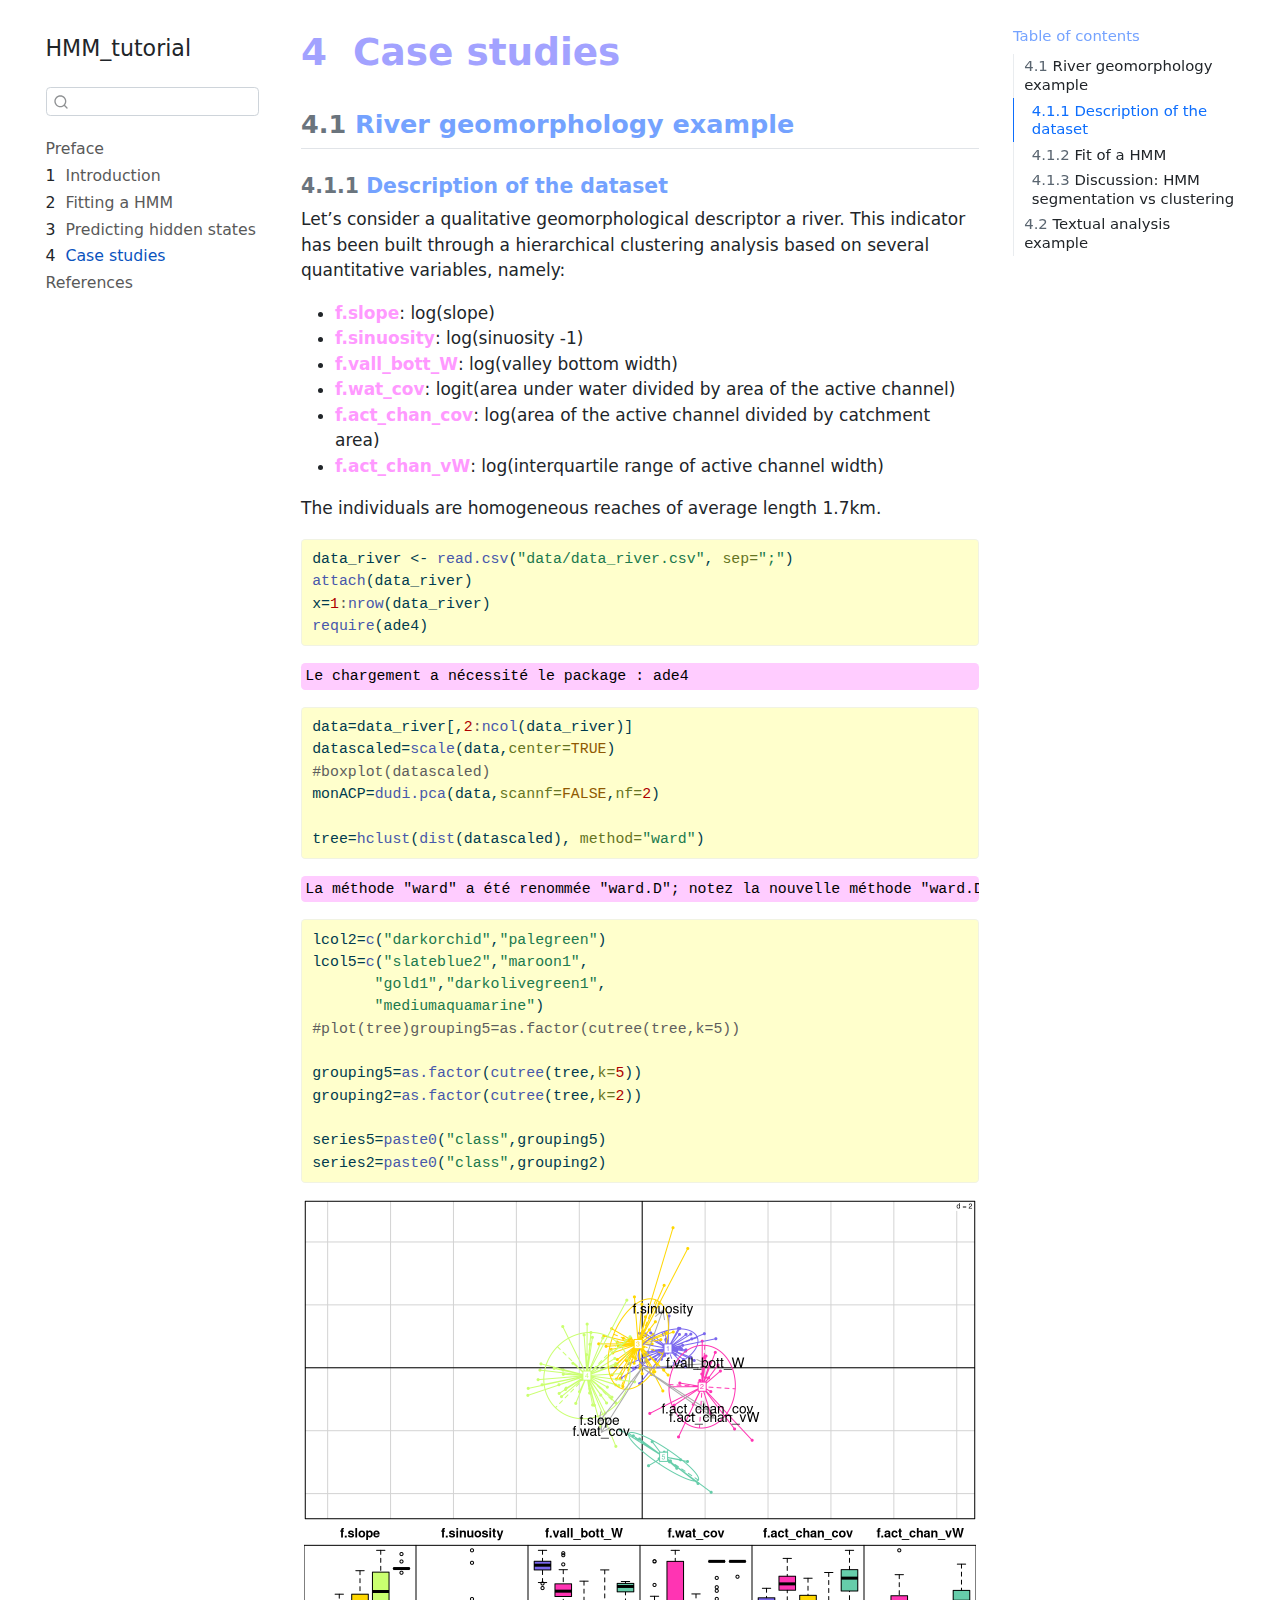
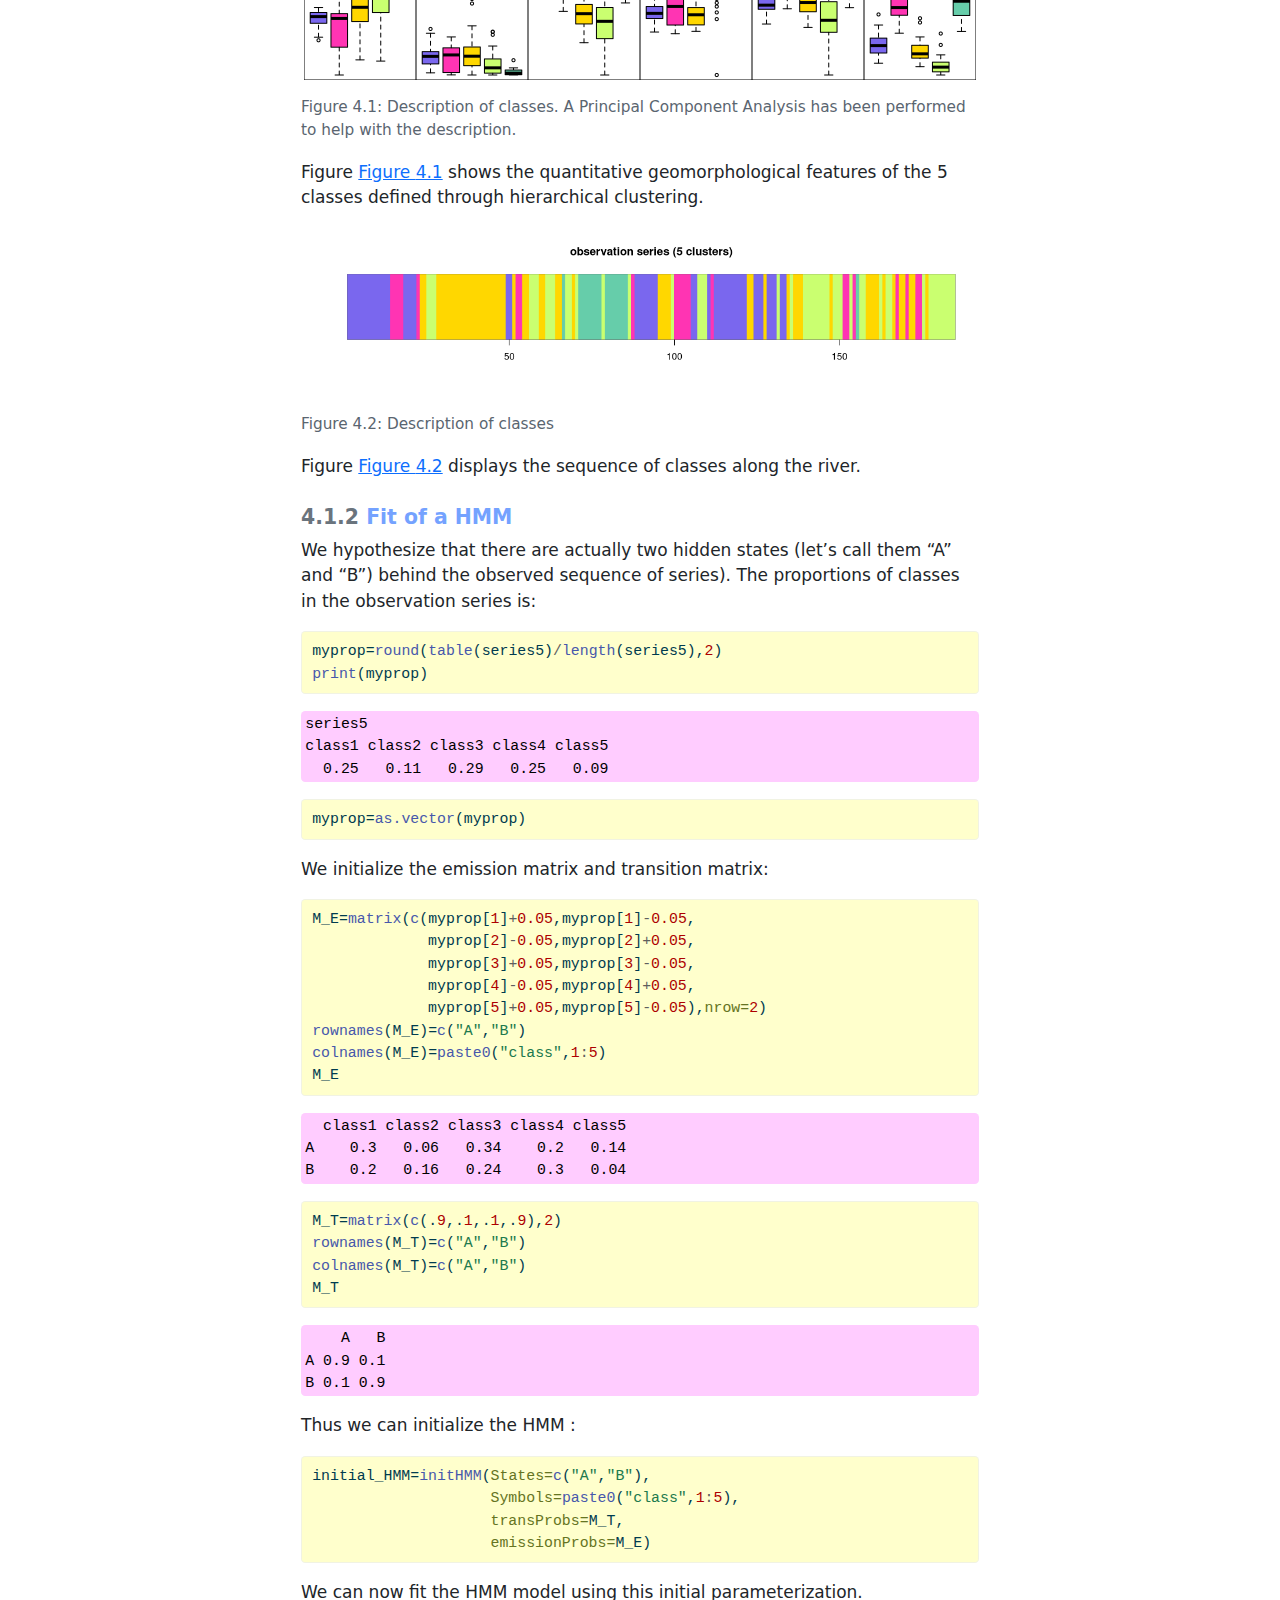
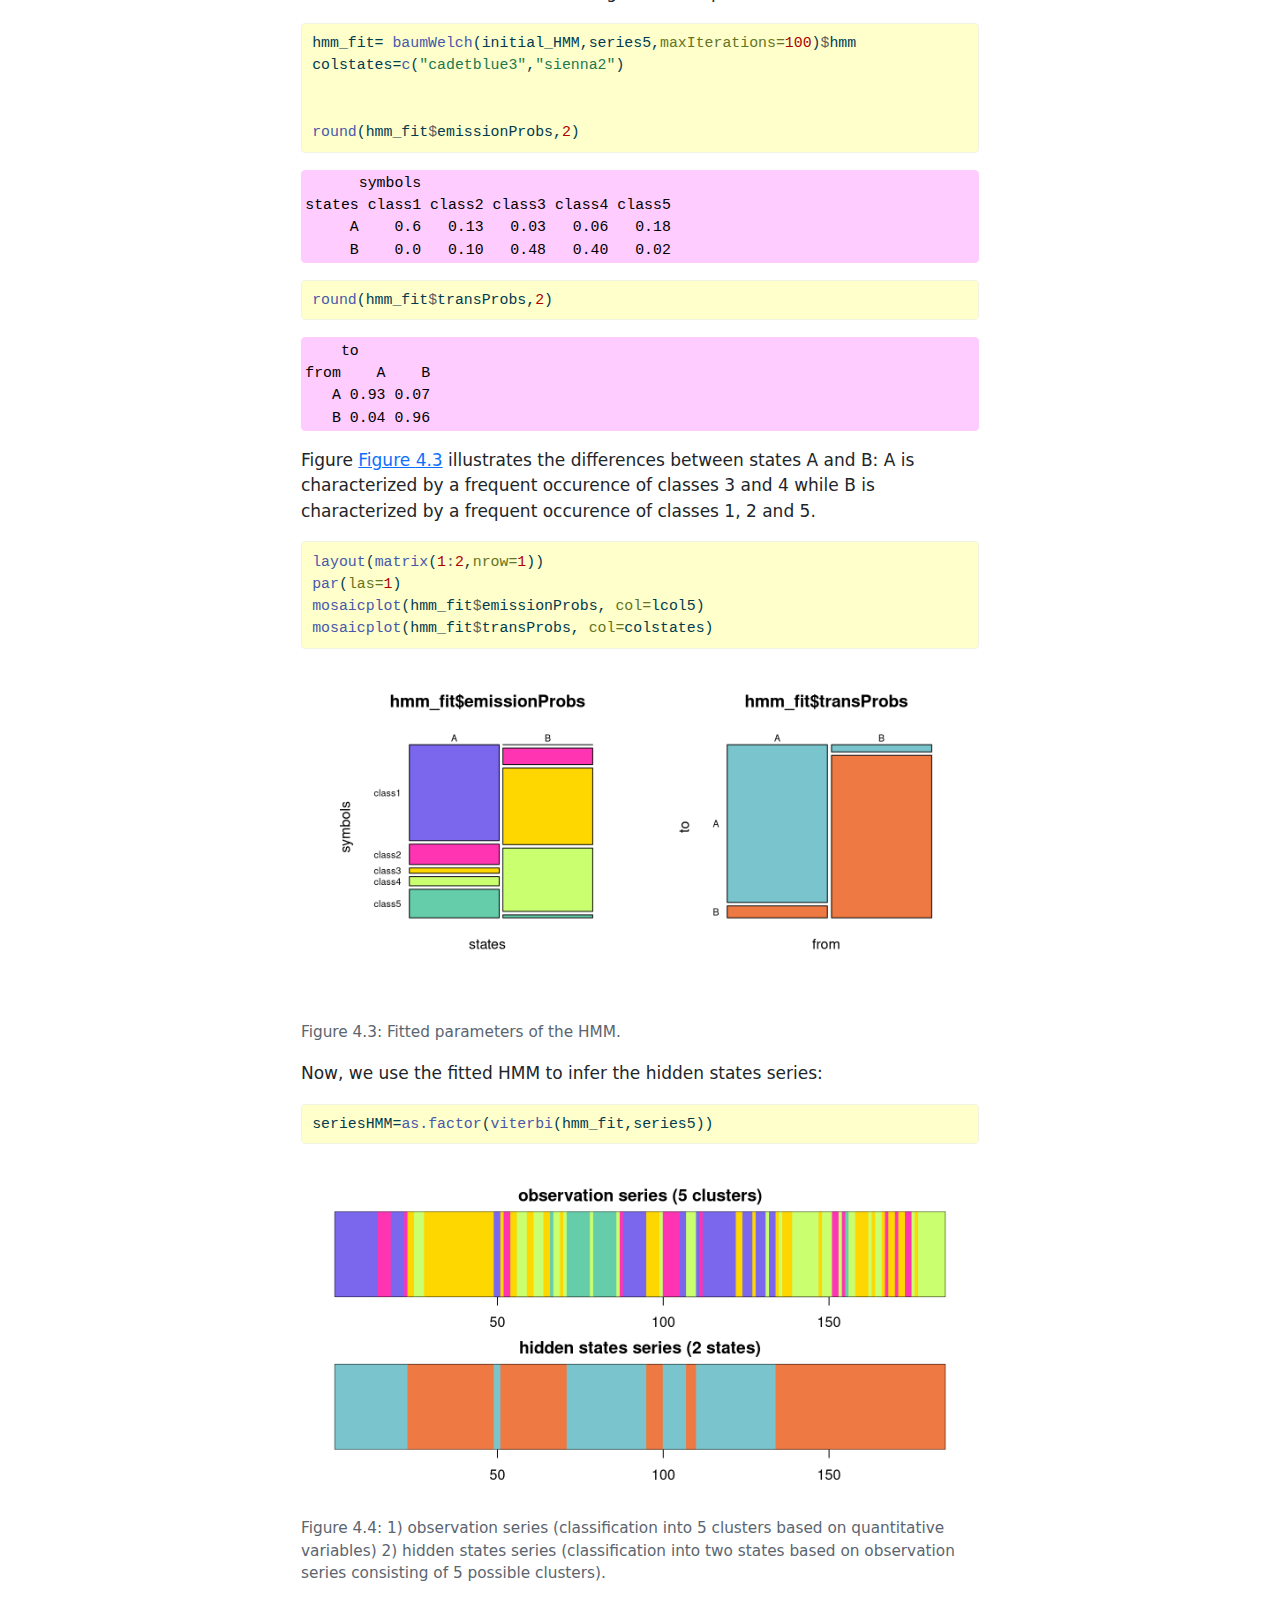
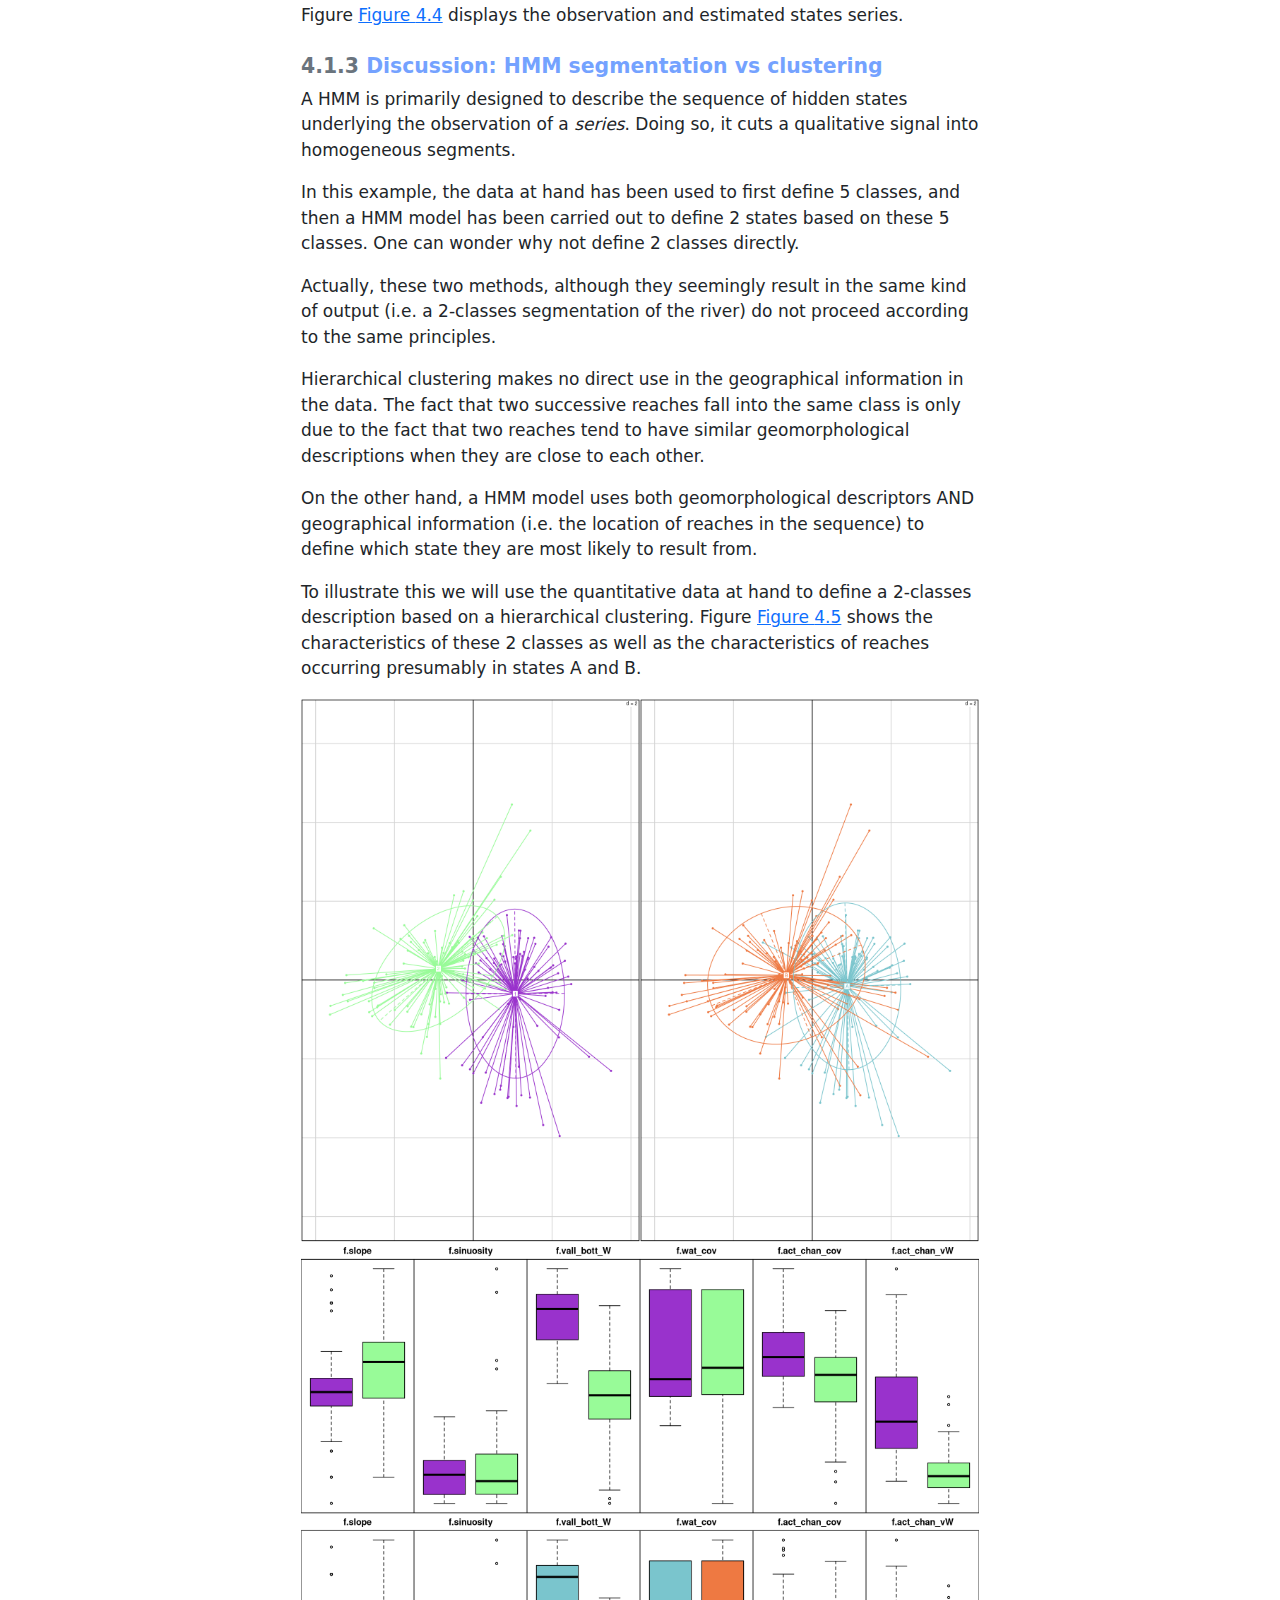
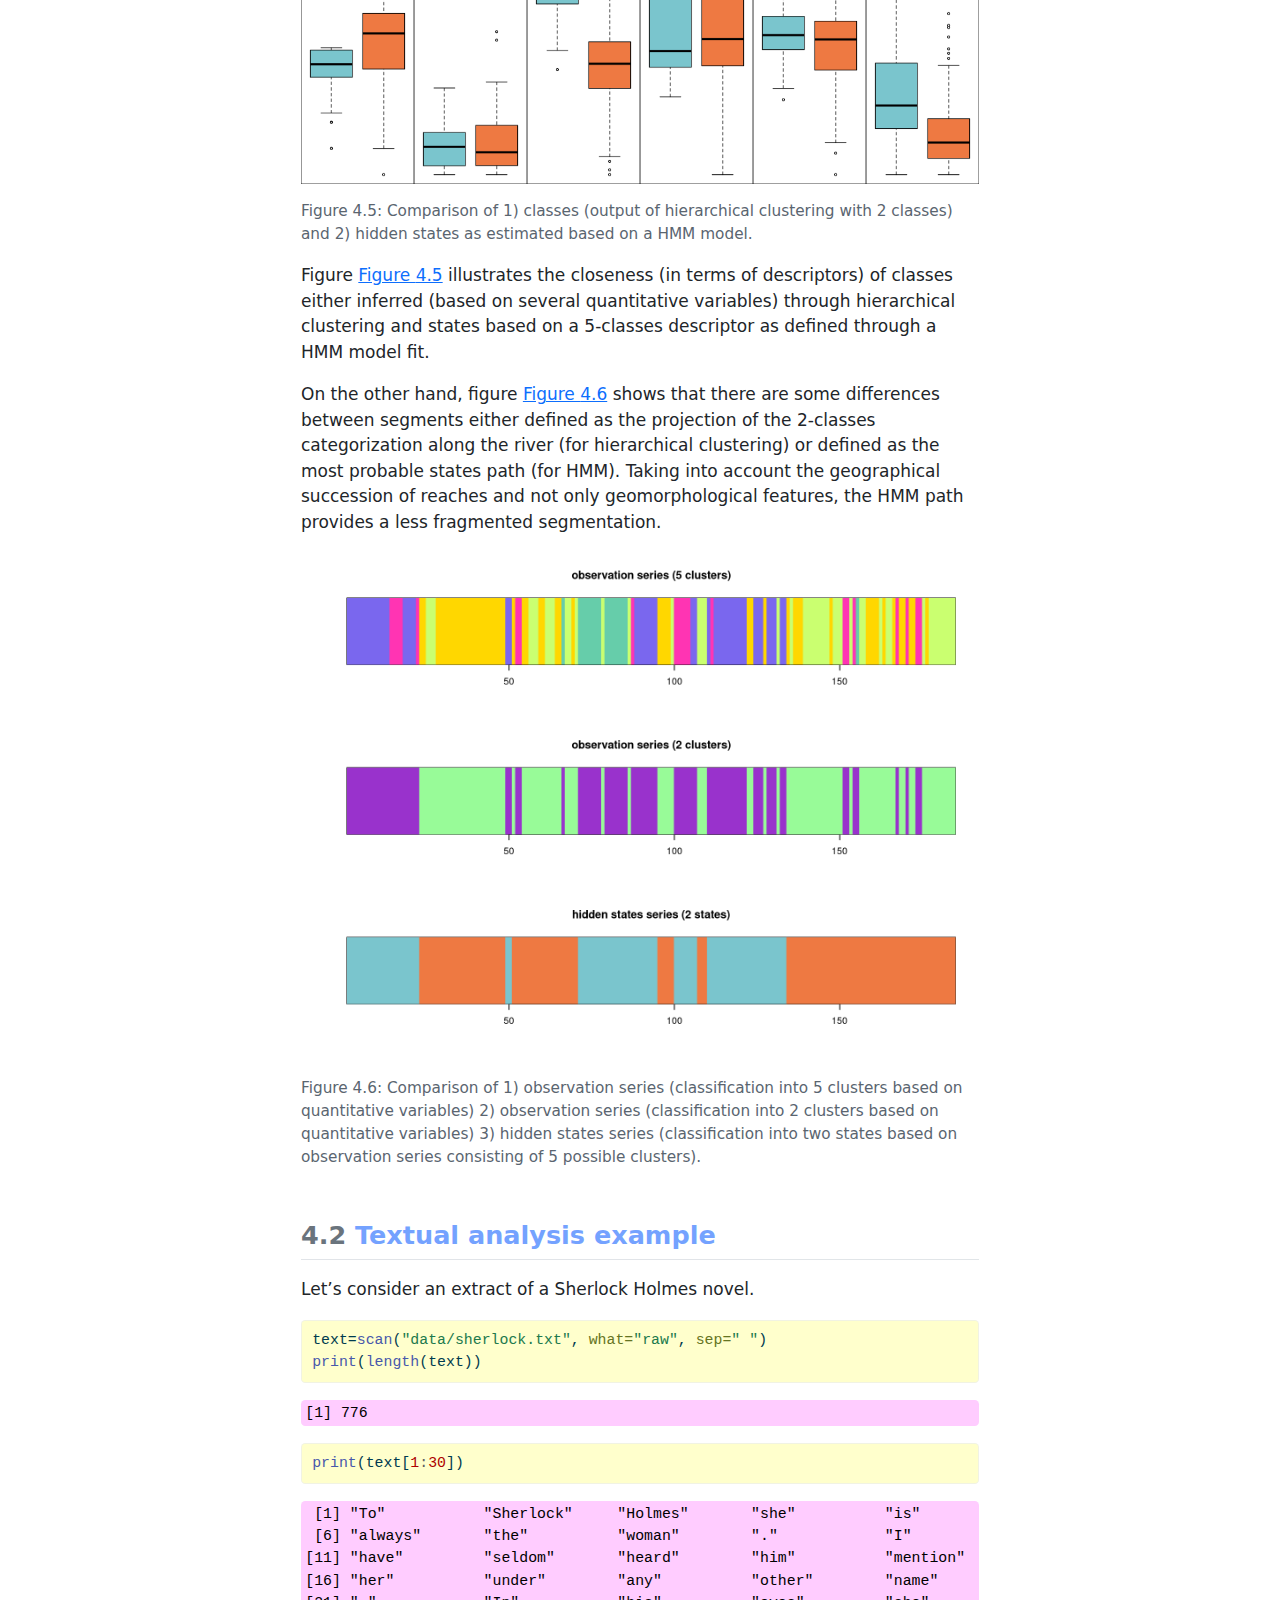
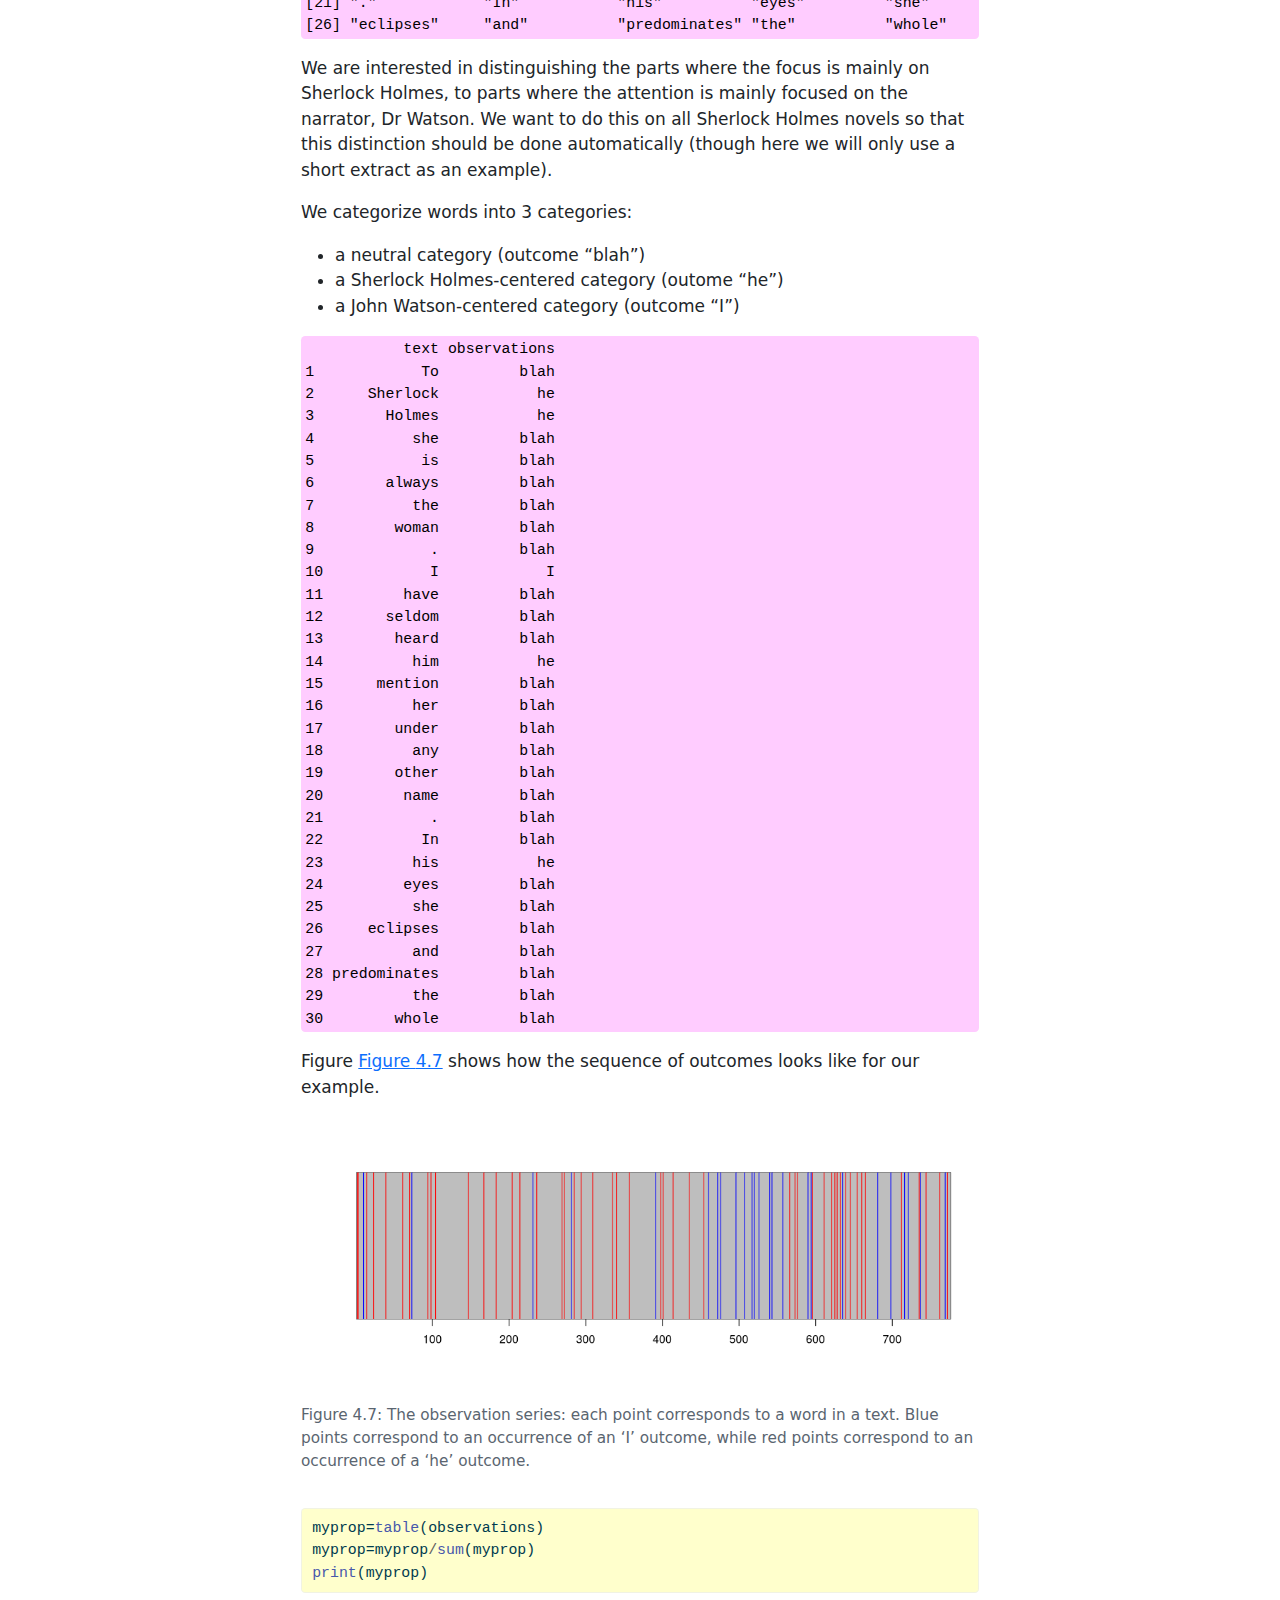
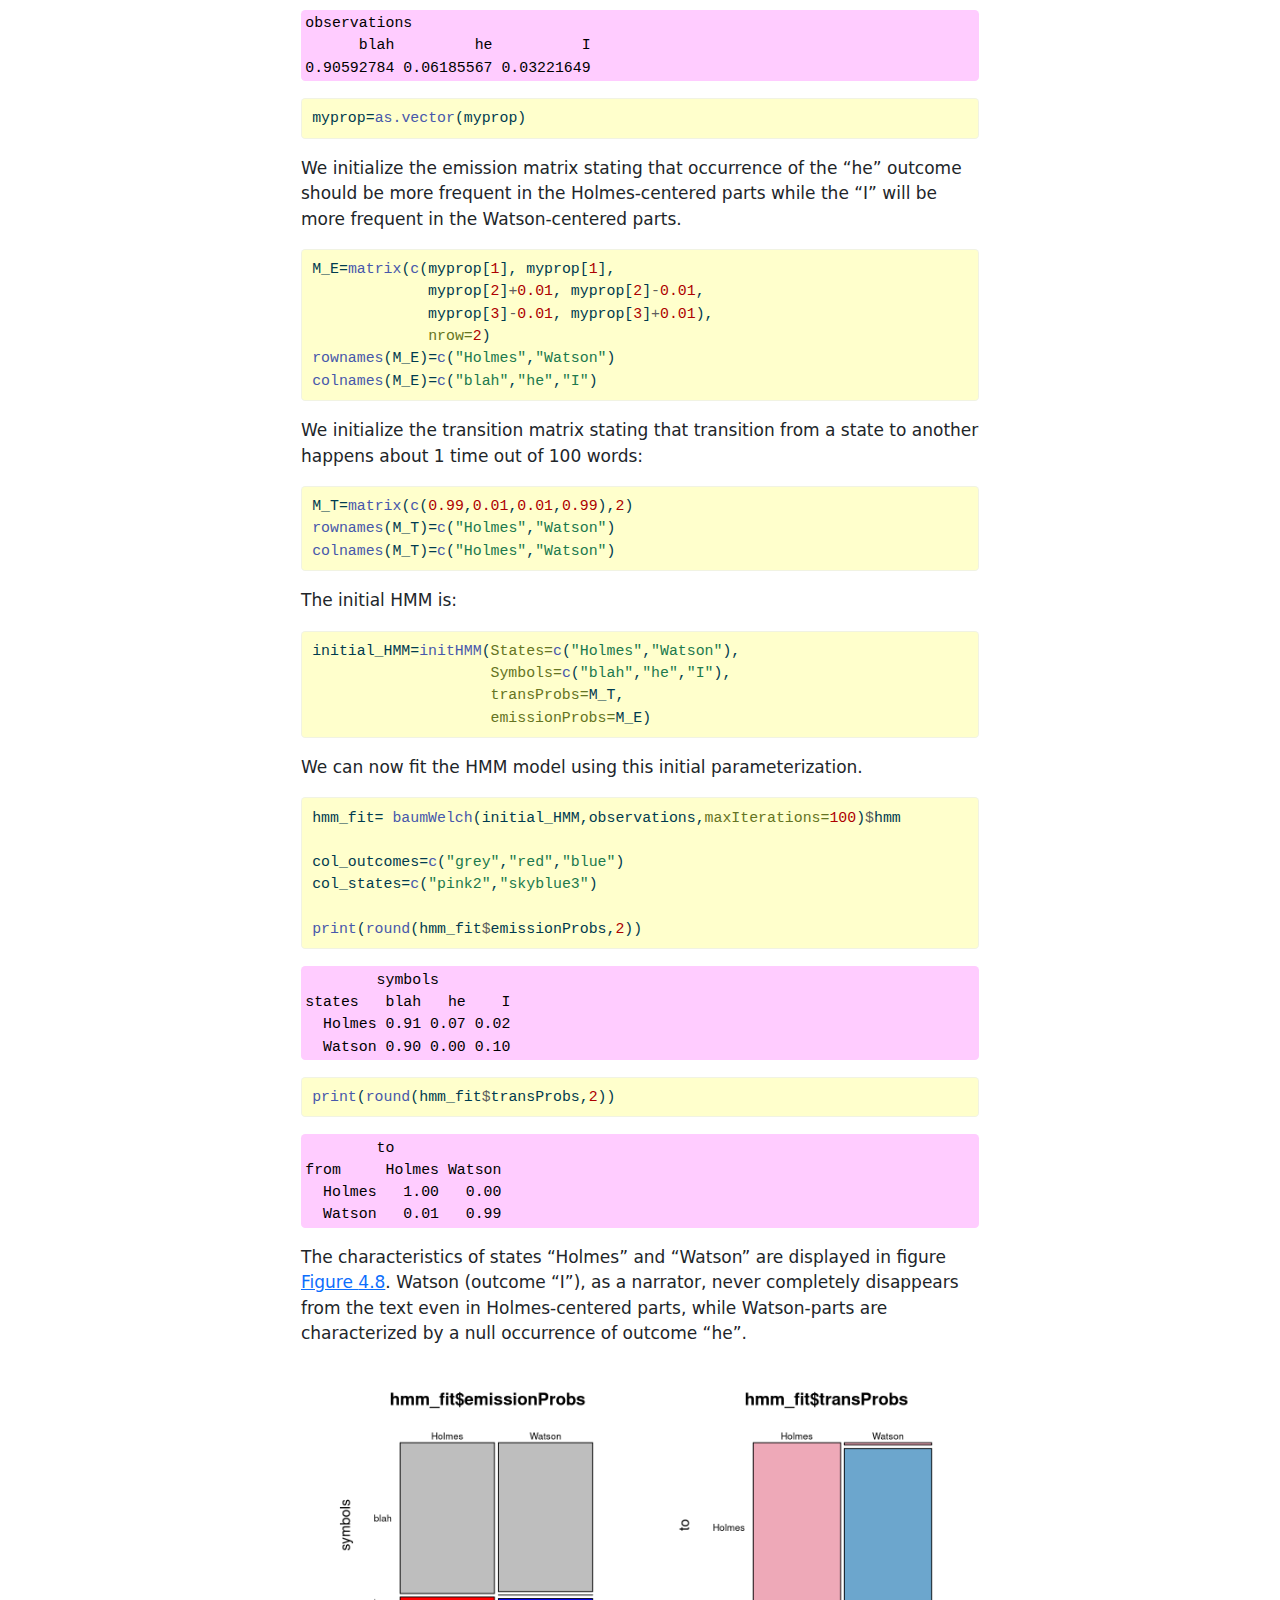
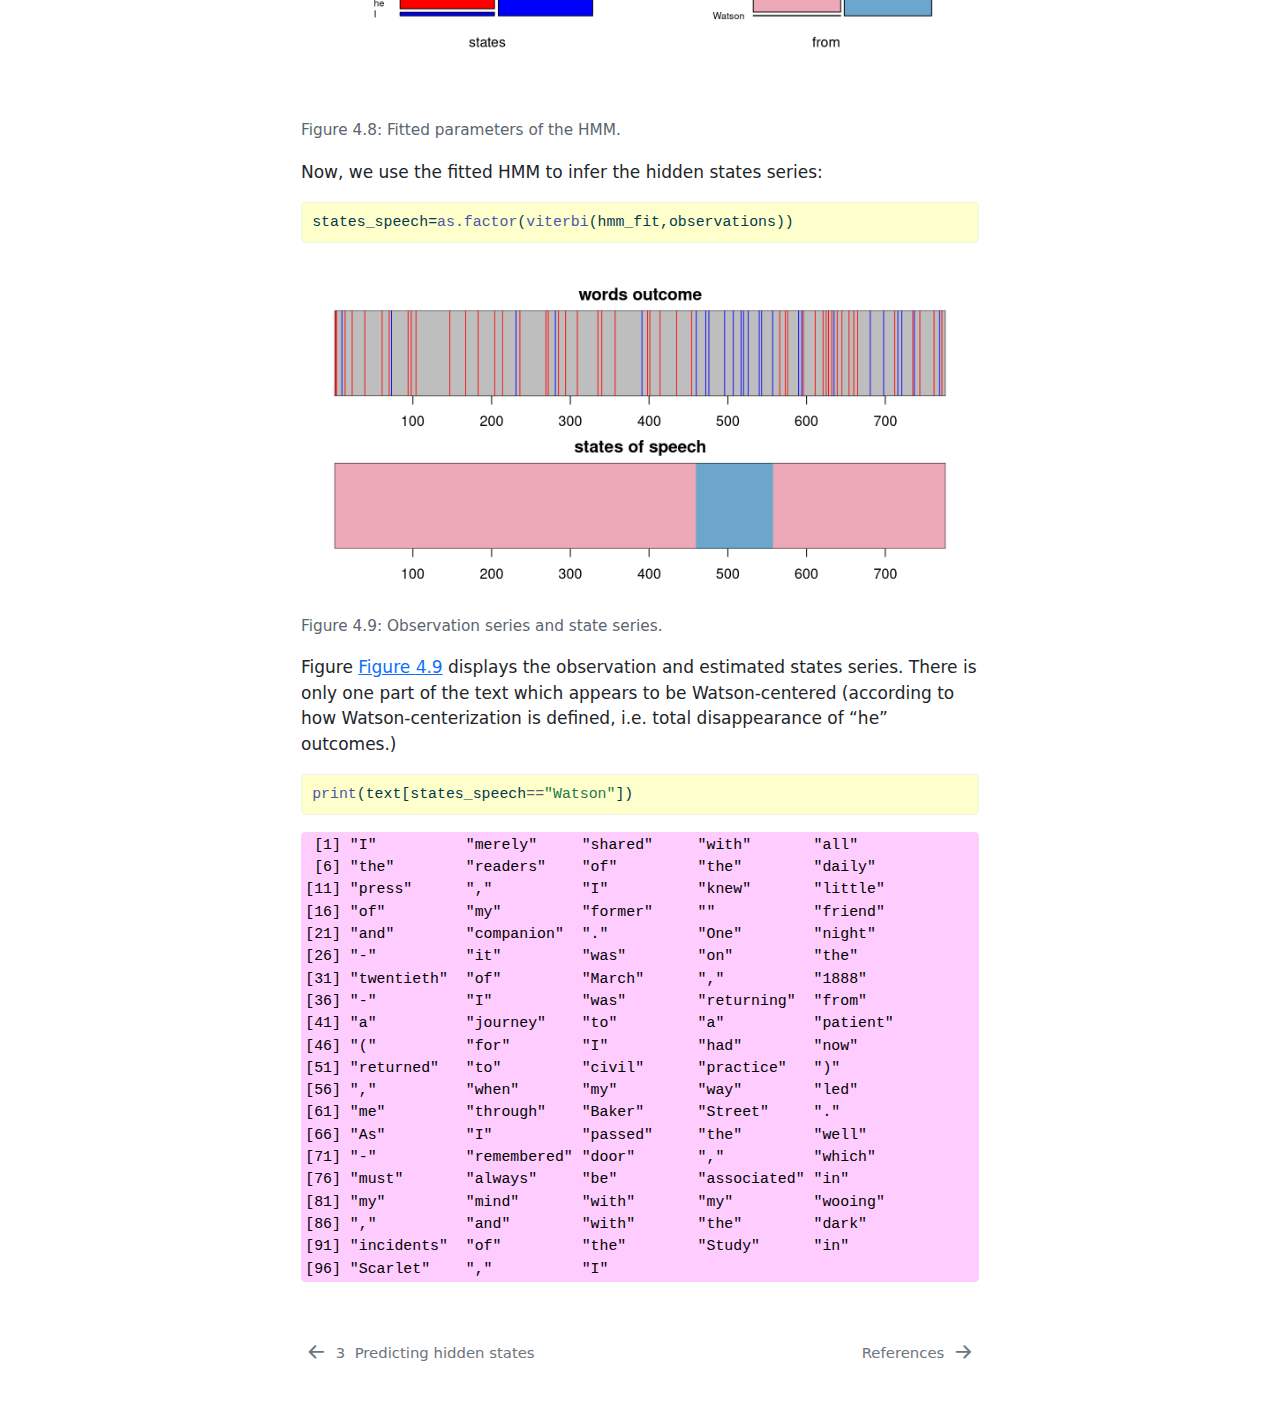
==== docs/case_studies.html @ 858ee053 "first commit" ====
<!DOCTYPE html>
<html xmlns="http://www.w3.org/1999/xhtml" lang="en" xml:lang="en"><head>

<meta charset="utf-8">
<meta name="generator" content="quarto-1.3.361">

<meta name="viewport" content="width=device-width, initial-scale=1.0, user-scalable=yes">


<title>HMM_tutorial - 4&nbsp; Case studies</title>
<style>
code{white-space: pre-wrap;}
span.smallcaps{font-variant: small-caps;}
div.columns{display: flex; gap: min(4vw, 1.5em);}
div.column{flex: auto; overflow-x: auto;}
div.hanging-indent{margin-left: 1.5em; text-indent: -1.5em;}
ul.task-list{list-style: none;}
ul.task-list li input[type="checkbox"] {
  width: 0.8em;
  margin: 0 0.8em 0.2em -1em; /* quarto-specific, see https://github.com/quarto-dev/quarto-cli/issues/4556 */ 
  vertical-align: middle;
}
/* CSS for syntax highlighting */
pre > code.sourceCode { white-space: pre; position: relative; }
pre > code.sourceCode > span { display: inline-block; line-height: 1.25; }
pre > code.sourceCode > span:empty { height: 1.2em; }
.sourceCode { overflow: visible; }
code.sourceCode > span { color: inherit; text-decoration: inherit; }
div.sourceCode { margin: 1em 0; }
pre.sourceCode { margin: 0; }
@media screen {
div.sourceCode { overflow: auto; }
}
@media print {
pre > code.sourceCode { white-space: pre-wrap; }
pre > code.sourceCode > span { text-indent: -5em; padding-left: 5em; }
}
pre.numberSource code
  { counter-reset: source-line 0; }
pre.numberSource code > span
  { position: relative; left: -4em; counter-increment: source-line; }
pre.numberSource code > span > a:first-child::before
  { content: counter(source-line);
    position: relative; left: -1em; text-align: right; vertical-align: baseline;
    border: none; display: inline-block;
    -webkit-touch-callout: none; -webkit-user-select: none;
    -khtml-user-select: none; -moz-user-select: none;
    -ms-user-select: none; user-select: none;
    padding: 0 4px; width: 4em;
  }
pre.numberSource { margin-left: 3em;  padding-left: 4px; }
div.sourceCode
  {   }
@media screen {
pre > code.sourceCode > span > a:first-child::before { text-decoration: underline; }
}
</style>


<script src="site_libs/quarto-nav/quarto-nav.js"></script>
<script src="site_libs/quarto-nav/headroom.min.js"></script>
<script src="site_libs/clipboard/clipboard.min.js"></script>
<script src="site_libs/quarto-search/autocomplete.umd.js"></script>
<script src="site_libs/quarto-search/fuse.min.js"></script>
<script src="site_libs/quarto-search/quarto-search.js"></script>
<meta name="quarto:offset" content="./">
<link href="./references.html" rel="next">
<link href="./hidden_states.html" rel="prev">
<script src="site_libs/quarto-html/quarto.js"></script>
<script src="site_libs/quarto-html/popper.min.js"></script>
<script src="site_libs/quarto-html/tippy.umd.min.js"></script>
<script src="site_libs/quarto-html/anchor.min.js"></script>
<link href="site_libs/quarto-html/tippy.css" rel="stylesheet">
<link href="site_libs/quarto-html/quarto-syntax-highlighting.css" rel="stylesheet" id="quarto-text-highlighting-styles">
<script src="site_libs/bootstrap/bootstrap.min.js"></script>
<link href="site_libs/bootstrap/bootstrap-icons.css" rel="stylesheet">
<link href="site_libs/bootstrap/bootstrap.min.css" rel="stylesheet" id="quarto-bootstrap" data-mode="light">
<script id="quarto-search-options" type="application/json">{
  "location": "sidebar",
  "copy-button": false,
  "collapse-after": 3,
  "panel-placement": "start",
  "type": "textbox",
  "limit": 20,
  "language": {
    "search-no-results-text": "No results",
    "search-matching-documents-text": "matching documents",
    "search-copy-link-title": "Copy link to search",
    "search-hide-matches-text": "Hide additional matches",
    "search-more-match-text": "more match in this document",
    "search-more-matches-text": "more matches in this document",
    "search-clear-button-title": "Clear",
    "search-detached-cancel-button-title": "Cancel",
    "search-submit-button-title": "Submit",
    "search-label": "Search"
  }
}</script>


<link rel="stylesheet" href="style.css">
</head>

<body class="nav-sidebar floating">

<div id="quarto-search-results"></div>
  <header id="quarto-header" class="headroom fixed-top">
  <nav class="quarto-secondary-nav">
    <div class="container-fluid d-flex">
      <button type="button" class="quarto-btn-toggle btn" data-bs-toggle="collapse" data-bs-target="#quarto-sidebar,#quarto-sidebar-glass" aria-controls="quarto-sidebar" aria-expanded="false" aria-label="Toggle sidebar navigation" onclick="if (window.quartoToggleHeadroom) { window.quartoToggleHeadroom(); }">
        <i class="bi bi-layout-text-sidebar-reverse"></i>
      </button>
      <nav class="quarto-page-breadcrumbs" aria-label="breadcrumb"><ol class="breadcrumb"><li class="breadcrumb-item"><a href="./case_studies.html"><span class="chapter-number">4</span>&nbsp; <span class="chapter-title">Case studies</span></a></li></ol></nav>
      <a class="flex-grow-1" role="button" data-bs-toggle="collapse" data-bs-target="#quarto-sidebar,#quarto-sidebar-glass" aria-controls="quarto-sidebar" aria-expanded="false" aria-label="Toggle sidebar navigation" onclick="if (window.quartoToggleHeadroom) { window.quartoToggleHeadroom(); }">      
      </a>
      <button type="button" class="btn quarto-search-button" aria-label="" onclick="window.quartoOpenSearch();">
        <i class="bi bi-search"></i>
      </button>
    </div>
  </nav>
</header>
<!-- content -->
<div id="quarto-content" class="quarto-container page-columns page-rows-contents page-layout-article">
<!-- sidebar -->
  <nav id="quarto-sidebar" class="sidebar collapse collapse-horizontal sidebar-navigation floating overflow-auto">
    <div class="pt-lg-2 mt-2 text-left sidebar-header">
    <div class="sidebar-title mb-0 py-0">
      <a href="./">HMM_tutorial</a> 
    </div>
      </div>
        <div class="mt-2 flex-shrink-0 align-items-center">
        <div class="sidebar-search">
        <div id="quarto-search" class="" title="Search"></div>
        </div>
        </div>
    <div class="sidebar-menu-container"> 
    <ul class="list-unstyled mt-1">
        <li class="sidebar-item">
  <div class="sidebar-item-container"> 
  <a href="./index.html" class="sidebar-item-text sidebar-link">
 <span class="menu-text">Preface</span></a>
  </div>
</li>
        <li class="sidebar-item">
  <div class="sidebar-item-container"> 
  <a href="./intro.html" class="sidebar-item-text sidebar-link">
 <span class="menu-text"><span class="chapter-number">1</span>&nbsp; <span class="chapter-title">Introduction</span></span></a>
  </div>
</li>
        <li class="sidebar-item">
  <div class="sidebar-item-container"> 
  <a href="./fitting.html" class="sidebar-item-text sidebar-link">
 <span class="menu-text"><span class="chapter-number">2</span>&nbsp; <span class="chapter-title">Fitting a HMM</span></span></a>
  </div>
</li>
        <li class="sidebar-item">
  <div class="sidebar-item-container"> 
  <a href="./hidden_states.html" class="sidebar-item-text sidebar-link">
 <span class="menu-text"><span class="chapter-number">3</span>&nbsp; <span class="chapter-title">Predicting hidden states</span></span></a>
  </div>
</li>
        <li class="sidebar-item">
  <div class="sidebar-item-container"> 
  <a href="./case_studies.html" class="sidebar-item-text sidebar-link active">
 <span class="menu-text"><span class="chapter-number">4</span>&nbsp; <span class="chapter-title">Case studies</span></span></a>
  </div>
</li>
        <li class="sidebar-item">
  <div class="sidebar-item-container"> 
  <a href="./references.html" class="sidebar-item-text sidebar-link">
 <span class="menu-text">References</span></a>
  </div>
</li>
    </ul>
    </div>
</nav>
<div id="quarto-sidebar-glass" data-bs-toggle="collapse" data-bs-target="#quarto-sidebar,#quarto-sidebar-glass"></div>
<!-- margin-sidebar -->
    <div id="quarto-margin-sidebar" class="sidebar margin-sidebar">
        <nav id="TOC" role="doc-toc" class="toc-active">
    <h2 id="toc-title">Table of contents</h2>
   
  <ul>
  <li><a href="#river-geomorphology-example" id="toc-river-geomorphology-example" class="nav-link active" data-scroll-target="#river-geomorphology-example"><span class="header-section-number">4.1</span> River geomorphology example</a>
  <ul class="collapse">
  <li><a href="#description-of-the-dataset" id="toc-description-of-the-dataset" class="nav-link" data-scroll-target="#description-of-the-dataset"><span class="header-section-number">4.1.1</span> Description of the dataset</a></li>
  <li><a href="#fit-of-a-hmm" id="toc-fit-of-a-hmm" class="nav-link" data-scroll-target="#fit-of-a-hmm"><span class="header-section-number">4.1.2</span> Fit of a HMM</a></li>
  <li><a href="#discussion-hmm-segmentation-vs-clustering" id="toc-discussion-hmm-segmentation-vs-clustering" class="nav-link" data-scroll-target="#discussion-hmm-segmentation-vs-clustering"><span class="header-section-number">4.1.3</span> Discussion: HMM segmentation vs clustering</a></li>
  </ul></li>
  <li><a href="#textual-analysis-example" id="toc-textual-analysis-example" class="nav-link" data-scroll-target="#textual-analysis-example"><span class="header-section-number">4.2</span> Textual analysis example</a></li>
  </ul>
</nav>
    </div>
<!-- main -->
<main class="content" id="quarto-document-content">

<header id="title-block-header" class="quarto-title-block default">
<div class="quarto-title">
<h1 class="title"><span class="chapter-number">4</span>&nbsp; <span class="chapter-title">Case studies</span></h1>
</div>



<div class="quarto-title-meta">

    
  
    
  </div>
  

</header>

<section id="river-geomorphology-example" class="level2" data-number="4.1">
<h2 data-number="4.1" class="anchored" data-anchor-id="river-geomorphology-example"><span class="header-section-number">4.1</span> River geomorphology example</h2>
<section id="description-of-the-dataset" class="level3" data-number="4.1.1">
<h3 data-number="4.1.1" class="anchored" data-anchor-id="description-of-the-dataset"><span class="header-section-number">4.1.1</span> Description of the dataset</h3>
<p>Let’s consider a qualitative geomorphological descriptor a river. This indicator has been built through a hierarchical clustering analysis based on several quantitative variables, namely:</p>
<ul>
<li><strong>f.slope</strong>: log(slope)</li>
<li><strong>f.sinuosity</strong>: log(sinuosity -1)</li>
<li><strong>f.vall_bott_W</strong>: log(valley bottom width)</li>
<li><strong>f.wat_cov</strong>: logit(area under water divided by area of the active channel)</li>
<li><strong>f.act_chan_cov</strong>: log(area of the active channel divided by catchment area)</li>
<li><strong>f.act_chan_vW</strong>: log(interquartile range of active channel width)</li>
</ul>
<p>The individuals are homogeneous reaches of average length 1.7km.</p>
<div class="cell">
<div class="sourceCode cell-code" id="cb1"><pre class="sourceCode r code-with-copy"><code class="sourceCode r"><span id="cb1-1"><a href="#cb1-1" aria-hidden="true" tabindex="-1"></a>data_river <span class="ot">&lt;-</span> <span class="fu">read.csv</span>(<span class="st">"data/data_river.csv"</span>, <span class="at">sep=</span><span class="st">";"</span>)</span>
<span id="cb1-2"><a href="#cb1-2" aria-hidden="true" tabindex="-1"></a><span class="fu">attach</span>(data_river)</span>
<span id="cb1-3"><a href="#cb1-3" aria-hidden="true" tabindex="-1"></a>x<span class="ot">=</span><span class="dv">1</span><span class="sc">:</span><span class="fu">nrow</span>(data_river)</span>
<span id="cb1-4"><a href="#cb1-4" aria-hidden="true" tabindex="-1"></a><span class="fu">require</span>(ade4)</span></code><button title="Copy to Clipboard" class="code-copy-button"><i class="bi"></i></button></pre></div>
<div class="cell-output cell-output-stderr">
<pre><code>Le chargement a nécessité le package : ade4</code></pre>
</div>
<div class="sourceCode cell-code" id="cb3"><pre class="sourceCode r code-with-copy"><code class="sourceCode r"><span id="cb3-1"><a href="#cb3-1" aria-hidden="true" tabindex="-1"></a>data<span class="ot">=</span>data_river[,<span class="dv">2</span><span class="sc">:</span><span class="fu">ncol</span>(data_river)]</span>
<span id="cb3-2"><a href="#cb3-2" aria-hidden="true" tabindex="-1"></a>datascaled<span class="ot">=</span><span class="fu">scale</span>(data,<span class="at">center=</span><span class="cn">TRUE</span>)</span>
<span id="cb3-3"><a href="#cb3-3" aria-hidden="true" tabindex="-1"></a><span class="co">#boxplot(datascaled)</span></span>
<span id="cb3-4"><a href="#cb3-4" aria-hidden="true" tabindex="-1"></a>monACP<span class="ot">=</span><span class="fu">dudi.pca</span>(data,<span class="at">scannf=</span><span class="cn">FALSE</span>,<span class="at">nf=</span><span class="dv">2</span>)</span>
<span id="cb3-5"><a href="#cb3-5" aria-hidden="true" tabindex="-1"></a></span>
<span id="cb3-6"><a href="#cb3-6" aria-hidden="true" tabindex="-1"></a>tree<span class="ot">=</span><span class="fu">hclust</span>(<span class="fu">dist</span>(datascaled), <span class="at">method=</span><span class="st">"ward"</span>)</span></code><button title="Copy to Clipboard" class="code-copy-button"><i class="bi"></i></button></pre></div>
<div class="cell-output cell-output-stderr">
<pre><code>La méthode "ward" a été renommée "ward.D"; notez la nouvelle méthode "ward.D2"</code></pre>
</div>
<div class="sourceCode cell-code" id="cb5"><pre class="sourceCode r code-with-copy"><code class="sourceCode r"><span id="cb5-1"><a href="#cb5-1" aria-hidden="true" tabindex="-1"></a>lcol2<span class="ot">=</span><span class="fu">c</span>(<span class="st">"darkorchid"</span>,<span class="st">"palegreen"</span>)</span>
<span id="cb5-2"><a href="#cb5-2" aria-hidden="true" tabindex="-1"></a>lcol5<span class="ot">=</span><span class="fu">c</span>(<span class="st">"slateblue2"</span>,<span class="st">"maroon1"</span>,</span>
<span id="cb5-3"><a href="#cb5-3" aria-hidden="true" tabindex="-1"></a>       <span class="st">"gold1"</span>,<span class="st">"darkolivegreen1"</span>,</span>
<span id="cb5-4"><a href="#cb5-4" aria-hidden="true" tabindex="-1"></a>       <span class="st">"mediumaquamarine"</span>)</span>
<span id="cb5-5"><a href="#cb5-5" aria-hidden="true" tabindex="-1"></a><span class="co">#plot(tree)grouping5=as.factor(cutree(tree,k=5))</span></span>
<span id="cb5-6"><a href="#cb5-6" aria-hidden="true" tabindex="-1"></a></span>
<span id="cb5-7"><a href="#cb5-7" aria-hidden="true" tabindex="-1"></a>grouping5<span class="ot">=</span><span class="fu">as.factor</span>(<span class="fu">cutree</span>(tree,<span class="at">k=</span><span class="dv">5</span>))</span>
<span id="cb5-8"><a href="#cb5-8" aria-hidden="true" tabindex="-1"></a>grouping2<span class="ot">=</span><span class="fu">as.factor</span>(<span class="fu">cutree</span>(tree,<span class="at">k=</span><span class="dv">2</span>))</span>
<span id="cb5-9"><a href="#cb5-9" aria-hidden="true" tabindex="-1"></a></span>
<span id="cb5-10"><a href="#cb5-10" aria-hidden="true" tabindex="-1"></a>series5<span class="ot">=</span><span class="fu">paste0</span>(<span class="st">"class"</span>,grouping5)</span>
<span id="cb5-11"><a href="#cb5-11" aria-hidden="true" tabindex="-1"></a>series2<span class="ot">=</span><span class="fu">paste0</span>(<span class="st">"class"</span>,grouping2)</span></code><button title="Copy to Clipboard" class="code-copy-button"><i class="bi"></i></button></pre></div>
</div>
<div class="cell" width="8" height="6">
<div class="cell-output-display">
<div id="fig-classesdescription" class="quarto-figure quarto-figure-center anchored">
<figure class="figure">
<p><img src="case_studies_files/figure-html/fig-classesdescription-1.png" class="img-fluid figure-img" width="672"></p>
<figcaption class="figure-caption">Figure&nbsp;4.1: Description of classes. A Principal Component Analysis has been performed to help with the description.</figcaption>
</figure>
</div>
</div>
</div>
<p>Figure <a href="#fig-classesdescription">Figure&nbsp;<span>4.1</span></a> shows the quantitative geomorphological features of the 5 classes defined through hierarchical clustering.</p>
<div class="cell">
<div class="cell-output-display">
<div id="fig-seqclasses" class="quarto-figure quarto-figure-center anchored">
<figure class="figure">
<p><img src="case_studies_files/figure-html/fig-seqclasses-1.png" class="img-fluid figure-img" width="1152"></p>
<figcaption class="figure-caption">Figure&nbsp;4.2: Description of classes</figcaption>
</figure>
</div>
</div>
</div>
<p>Figure <a href="#fig-seqclasses">Figure&nbsp;<span>4.2</span></a> displays the sequence of classes along the river.</p>
</section>
<section id="fit-of-a-hmm" class="level3" data-number="4.1.2">
<h3 data-number="4.1.2" class="anchored" data-anchor-id="fit-of-a-hmm"><span class="header-section-number">4.1.2</span> Fit of a HMM</h3>
<p>We hypothesize that there are actually two hidden states (let’s call them “A” and “B”) behind the observed sequence of series). The proportions of classes in the observation series is:</p>
<div class="cell">
<div class="sourceCode cell-code" id="cb6"><pre class="sourceCode r code-with-copy"><code class="sourceCode r"><span id="cb6-1"><a href="#cb6-1" aria-hidden="true" tabindex="-1"></a>myprop<span class="ot">=</span><span class="fu">round</span>(<span class="fu">table</span>(series5)<span class="sc">/</span><span class="fu">length</span>(series5),<span class="dv">2</span>)</span>
<span id="cb6-2"><a href="#cb6-2" aria-hidden="true" tabindex="-1"></a><span class="fu">print</span>(myprop)</span></code><button title="Copy to Clipboard" class="code-copy-button"><i class="bi"></i></button></pre></div>
<div class="cell-output cell-output-stdout">
<pre><code>series5
class1 class2 class3 class4 class5 
  0.25   0.11   0.29   0.25   0.09 </code></pre>
</div>
<div class="sourceCode cell-code" id="cb8"><pre class="sourceCode r code-with-copy"><code class="sourceCode r"><span id="cb8-1"><a href="#cb8-1" aria-hidden="true" tabindex="-1"></a>myprop<span class="ot">=</span><span class="fu">as.vector</span>(myprop)</span></code><button title="Copy to Clipboard" class="code-copy-button"><i class="bi"></i></button></pre></div>
</div>
<p>We initialize the emission matrix and transition matrix:</p>
<div class="cell">
<div class="sourceCode cell-code" id="cb9"><pre class="sourceCode r code-with-copy"><code class="sourceCode r"><span id="cb9-1"><a href="#cb9-1" aria-hidden="true" tabindex="-1"></a>M_E<span class="ot">=</span><span class="fu">matrix</span>(<span class="fu">c</span>(myprop[<span class="dv">1</span>]<span class="sc">+</span><span class="fl">0.05</span>,myprop[<span class="dv">1</span>]<span class="sc">-</span><span class="fl">0.05</span>,</span>
<span id="cb9-2"><a href="#cb9-2" aria-hidden="true" tabindex="-1"></a>             myprop[<span class="dv">2</span>]<span class="sc">-</span><span class="fl">0.05</span>,myprop[<span class="dv">2</span>]<span class="sc">+</span><span class="fl">0.05</span>,</span>
<span id="cb9-3"><a href="#cb9-3" aria-hidden="true" tabindex="-1"></a>             myprop[<span class="dv">3</span>]<span class="sc">+</span><span class="fl">0.05</span>,myprop[<span class="dv">3</span>]<span class="sc">-</span><span class="fl">0.05</span>,</span>
<span id="cb9-4"><a href="#cb9-4" aria-hidden="true" tabindex="-1"></a>             myprop[<span class="dv">4</span>]<span class="sc">-</span><span class="fl">0.05</span>,myprop[<span class="dv">4</span>]<span class="sc">+</span><span class="fl">0.05</span>,</span>
<span id="cb9-5"><a href="#cb9-5" aria-hidden="true" tabindex="-1"></a>             myprop[<span class="dv">5</span>]<span class="sc">+</span><span class="fl">0.05</span>,myprop[<span class="dv">5</span>]<span class="sc">-</span><span class="fl">0.05</span>),<span class="at">nrow=</span><span class="dv">2</span>)</span>
<span id="cb9-6"><a href="#cb9-6" aria-hidden="true" tabindex="-1"></a><span class="fu">rownames</span>(M_E)<span class="ot">=</span><span class="fu">c</span>(<span class="st">"A"</span>,<span class="st">"B"</span>)</span>
<span id="cb9-7"><a href="#cb9-7" aria-hidden="true" tabindex="-1"></a><span class="fu">colnames</span>(M_E)<span class="ot">=</span><span class="fu">paste0</span>(<span class="st">"class"</span>,<span class="dv">1</span><span class="sc">:</span><span class="dv">5</span>)</span>
<span id="cb9-8"><a href="#cb9-8" aria-hidden="true" tabindex="-1"></a>M_E</span></code><button title="Copy to Clipboard" class="code-copy-button"><i class="bi"></i></button></pre></div>
<div class="cell-output cell-output-stdout">
<pre><code>  class1 class2 class3 class4 class5
A    0.3   0.06   0.34    0.2   0.14
B    0.2   0.16   0.24    0.3   0.04</code></pre>
</div>
</div>
<div class="cell">
<div class="sourceCode cell-code" id="cb11"><pre class="sourceCode r code-with-copy"><code class="sourceCode r"><span id="cb11-1"><a href="#cb11-1" aria-hidden="true" tabindex="-1"></a>M_T<span class="ot">=</span><span class="fu">matrix</span>(<span class="fu">c</span>(.<span class="dv">9</span>,.<span class="dv">1</span>,.<span class="dv">1</span>,.<span class="dv">9</span>),<span class="dv">2</span>)</span>
<span id="cb11-2"><a href="#cb11-2" aria-hidden="true" tabindex="-1"></a><span class="fu">rownames</span>(M_T)<span class="ot">=</span><span class="fu">c</span>(<span class="st">"A"</span>,<span class="st">"B"</span>)</span>
<span id="cb11-3"><a href="#cb11-3" aria-hidden="true" tabindex="-1"></a><span class="fu">colnames</span>(M_T)<span class="ot">=</span><span class="fu">c</span>(<span class="st">"A"</span>,<span class="st">"B"</span>)</span>
<span id="cb11-4"><a href="#cb11-4" aria-hidden="true" tabindex="-1"></a>M_T</span></code><button title="Copy to Clipboard" class="code-copy-button"><i class="bi"></i></button></pre></div>
<div class="cell-output cell-output-stdout">
<pre><code>    A   B
A 0.9 0.1
B 0.1 0.9</code></pre>
</div>
</div>
<p>Thus we can initialize the HMM :</p>
<div class="cell">
<div class="sourceCode cell-code" id="cb13"><pre class="sourceCode r code-with-copy"><code class="sourceCode r"><span id="cb13-1"><a href="#cb13-1" aria-hidden="true" tabindex="-1"></a>initial_HMM<span class="ot">=</span><span class="fu">initHMM</span>(<span class="at">States=</span><span class="fu">c</span>(<span class="st">"A"</span>,<span class="st">"B"</span>),</span>
<span id="cb13-2"><a href="#cb13-2" aria-hidden="true" tabindex="-1"></a>                    <span class="at">Symbols=</span><span class="fu">paste0</span>(<span class="st">"class"</span>,<span class="dv">1</span><span class="sc">:</span><span class="dv">5</span>),</span>
<span id="cb13-3"><a href="#cb13-3" aria-hidden="true" tabindex="-1"></a>                    <span class="at">transProbs=</span>M_T,</span>
<span id="cb13-4"><a href="#cb13-4" aria-hidden="true" tabindex="-1"></a>                    <span class="at">emissionProbs=</span>M_E)</span></code><button title="Copy to Clipboard" class="code-copy-button"><i class="bi"></i></button></pre></div>
</div>
<p>We can now fit the HMM model using this initial parameterization.</p>
<div class="cell">
<div class="sourceCode cell-code" id="cb14"><pre class="sourceCode r code-with-copy"><code class="sourceCode r"><span id="cb14-1"><a href="#cb14-1" aria-hidden="true" tabindex="-1"></a>hmm_fit<span class="ot">=</span> <span class="fu">baumWelch</span>(initial_HMM,series5,<span class="at">maxIterations=</span><span class="dv">100</span>)<span class="sc">$</span>hmm</span>
<span id="cb14-2"><a href="#cb14-2" aria-hidden="true" tabindex="-1"></a>colstates<span class="ot">=</span><span class="fu">c</span>(<span class="st">"cadetblue3"</span>,<span class="st">"sienna2"</span>)</span>
<span id="cb14-3"><a href="#cb14-3" aria-hidden="true" tabindex="-1"></a></span>
<span id="cb14-4"><a href="#cb14-4" aria-hidden="true" tabindex="-1"></a></span>
<span id="cb14-5"><a href="#cb14-5" aria-hidden="true" tabindex="-1"></a><span class="fu">round</span>(hmm_fit<span class="sc">$</span>emissionProbs,<span class="dv">2</span>)</span></code><button title="Copy to Clipboard" class="code-copy-button"><i class="bi"></i></button></pre></div>
<div class="cell-output cell-output-stdout">
<pre><code>      symbols
states class1 class2 class3 class4 class5
     A    0.6   0.13   0.03   0.06   0.18
     B    0.0   0.10   0.48   0.40   0.02</code></pre>
</div>
<div class="sourceCode cell-code" id="cb16"><pre class="sourceCode r code-with-copy"><code class="sourceCode r"><span id="cb16-1"><a href="#cb16-1" aria-hidden="true" tabindex="-1"></a><span class="fu">round</span>(hmm_fit<span class="sc">$</span>transProbs,<span class="dv">2</span>)</span></code><button title="Copy to Clipboard" class="code-copy-button"><i class="bi"></i></button></pre></div>
<div class="cell-output cell-output-stdout">
<pre><code>    to
from    A    B
   A 0.93 0.07
   B 0.04 0.96</code></pre>
</div>
</div>
<p>Figure <a href="#fig-hmmfit">Figure&nbsp;<span>4.3</span></a> illustrates the differences between states A and B: A is characterized by a frequent occurence of classes 3 and 4 while B is characterized by a frequent occurence of classes 1, 2 and 5.</p>
<div class="cell">
<div class="sourceCode cell-code" id="cb18"><pre class="sourceCode r code-with-copy"><code class="sourceCode r"><span id="cb18-1"><a href="#cb18-1" aria-hidden="true" tabindex="-1"></a><span class="fu">layout</span>(<span class="fu">matrix</span>(<span class="dv">1</span><span class="sc">:</span><span class="dv">2</span>,<span class="at">nrow=</span><span class="dv">1</span>))</span>
<span id="cb18-2"><a href="#cb18-2" aria-hidden="true" tabindex="-1"></a><span class="fu">par</span>(<span class="at">las=</span><span class="dv">1</span>)</span>
<span id="cb18-3"><a href="#cb18-3" aria-hidden="true" tabindex="-1"></a><span class="fu">mosaicplot</span>(hmm_fit<span class="sc">$</span>emissionProbs, <span class="at">col=</span>lcol5)</span>
<span id="cb18-4"><a href="#cb18-4" aria-hidden="true" tabindex="-1"></a><span class="fu">mosaicplot</span>(hmm_fit<span class="sc">$</span>transProbs, <span class="at">col=</span>colstates)</span></code><button title="Copy to Clipboard" class="code-copy-button"><i class="bi"></i></button></pre></div>
<div class="cell-output-display">
<div id="fig-hmmfit" class="quarto-figure quarto-figure-center anchored">
<figure class="figure">
<p><img src="case_studies_files/figure-html/fig-hmmfit-1.png" class="img-fluid figure-img" width="768"></p>
<figcaption class="figure-caption">Figure&nbsp;4.3: Fitted parameters of the HMM.</figcaption>
</figure>
</div>
</div>
</div>
<p>Now, we use the fitted HMM to infer the hidden states series:</p>
<div class="cell">
<div class="sourceCode cell-code" id="cb19"><pre class="sourceCode r code-with-copy"><code class="sourceCode r"><span id="cb19-1"><a href="#cb19-1" aria-hidden="true" tabindex="-1"></a>seriesHMM<span class="ot">=</span><span class="fu">as.factor</span>(<span class="fu">viterbi</span>(hmm_fit,series5))</span></code><button title="Copy to Clipboard" class="code-copy-button"><i class="bi"></i></button></pre></div>
</div>
<div class="cell">
<div class="cell-output-display">
<div id="fig-statesandobs" class="quarto-figure quarto-figure-center anchored">
<figure class="figure">
<p><img src="case_studies_files/figure-html/fig-statesandobs-1.png" class="img-fluid figure-img" width="768"></p>
<figcaption class="figure-caption">Figure&nbsp;4.4: 1) observation series (classification into 5 clusters based on quantitative variables) 2) hidden states series (classification into two states based on observation series consisting of 5 possible clusters).</figcaption>
</figure>
</div>
</div>
</div>
<p>Figure <a href="#fig-statesandobs">Figure&nbsp;<span>4.4</span></a> displays the observation and estimated states series.</p>
</section>
<section id="discussion-hmm-segmentation-vs-clustering" class="level3" data-number="4.1.3">
<h3 data-number="4.1.3" class="anchored" data-anchor-id="discussion-hmm-segmentation-vs-clustering"><span class="header-section-number">4.1.3</span> Discussion: HMM segmentation vs clustering</h3>
<p>A HMM is primarily designed to describe the sequence of hidden states underlying the observation of a <em>series</em>. Doing so, it cuts a qualitative signal into homogeneous segments.</p>
<p>In this example, the data at hand has been used to first define 5 classes, and then a HMM model has been carried out to define 2 states based on these 5 classes. One can wonder why not define 2 classes directly.</p>
<p>Actually, these two methods, although they seemingly result in the same kind of output (i.e.&nbsp;a 2-classes segmentation of the river) do not proceed according to the same principles.</p>
<p>Hierarchical clustering makes no direct use in the geographical information in the data. The fact that two successive reaches fall into the same class is only due to the fact that two reaches tend to have similar geomorphological descriptions when they are close to each other.</p>
<p>On the other hand, a HMM model uses both geomorphological descriptors AND geographical information (i.e.&nbsp;the location of reaches in the sequence) to define which state they are most likely to result from.</p>
<p>To illustrate this we will use the quantitative data at hand to define a 2-classes description based on a hierarchical clustering. Figure <a href="#fig-comparison2classes">Figure&nbsp;<span>4.5</span></a> shows the characteristics of these 2 classes as well as the characteristics of reaches occurring presumably in states A and B.</p>
<div class="cell">
<div class="cell-output-display">
<div id="fig-comparison2classes" class="quarto-figure quarto-figure-center anchored">
<figure class="figure">
<p><img src="case_studies_files/figure-html/fig-comparison2classes-1.png" class="img-fluid figure-img" width="960"></p>
<figcaption class="figure-caption">Figure&nbsp;4.5: Comparison of 1) classes (output of hierarchical clustering with 2 classes) and 2) hidden states as estimated based on a HMM model.</figcaption>
</figure>
</div>
</div>
</div>
<p>Figure <a href="#fig-comparison2classes">Figure&nbsp;<span>4.5</span></a> illustrates the closeness (in terms of descriptors) of classes either inferred (based on several quantitative variables) through hierarchical clustering and states based on a 5-classes descriptor as defined through a HMM model fit.</p>
<p>On the other hand, figure <a href="#fig-series3types">Figure&nbsp;<span>4.6</span></a> shows that there are some differences between segments either defined as the projection of the 2-classes categorization along the river (for hierarchical clustering) or defined as the most probable states path (for HMM). Taking into account the geographical succession of reaches and not only geomorphological features, the HMM path provides a less fragmented segmentation.</p>
<div class="cell">
<div class="cell-output-display">
<div id="fig-series3types" class="quarto-figure quarto-figure-center anchored">
<figure class="figure">
<p><img src="case_studies_files/figure-html/fig-series3types-1.png" class="img-fluid figure-img" width="768"></p>
<figcaption class="figure-caption">Figure&nbsp;4.6: Comparison of 1) observation series (classification into 5 clusters based on quantitative variables) 2) observation series (classification into 2 clusters based on quantitative variables) 3) hidden states series (classification into two states based on observation series consisting of 5 possible clusters).</figcaption>
</figure>
</div>
</div>
</div>
</section>
</section>
<section id="textual-analysis-example" class="level2" data-number="4.2">
<h2 data-number="4.2" class="anchored" data-anchor-id="textual-analysis-example"><span class="header-section-number">4.2</span> Textual analysis example</h2>
<p>Let’s consider an extract of a Sherlock Holmes novel.</p>
<div class="cell">
<div class="sourceCode cell-code" id="cb20"><pre class="sourceCode r code-with-copy"><code class="sourceCode r"><span id="cb20-1"><a href="#cb20-1" aria-hidden="true" tabindex="-1"></a>text<span class="ot">=</span><span class="fu">scan</span>(<span class="st">"data/sherlock.txt"</span>, <span class="at">what=</span><span class="st">"raw"</span>, <span class="at">sep=</span><span class="st">" "</span>)</span>
<span id="cb20-2"><a href="#cb20-2" aria-hidden="true" tabindex="-1"></a><span class="fu">print</span>(<span class="fu">length</span>(text))</span></code><button title="Copy to Clipboard" class="code-copy-button"><i class="bi"></i></button></pre></div>
<div class="cell-output cell-output-stdout">
<pre><code>[1] 776</code></pre>
</div>
<div class="sourceCode cell-code" id="cb22"><pre class="sourceCode r code-with-copy"><code class="sourceCode r"><span id="cb22-1"><a href="#cb22-1" aria-hidden="true" tabindex="-1"></a><span class="fu">print</span>(text[<span class="dv">1</span><span class="sc">:</span><span class="dv">30</span>])</span></code><button title="Copy to Clipboard" class="code-copy-button"><i class="bi"></i></button></pre></div>
<div class="cell-output cell-output-stdout">
<pre><code> [1] "To"           "Sherlock"     "Holmes"       "she"          "is"          
 [6] "always"       "the"          "woman"        "."            "I"           
[11] "have"         "seldom"       "heard"        "him"          "mention"     
[16] "her"          "under"        "any"          "other"        "name"        
[21] "."            "In"           "his"          "eyes"         "she"         
[26] "eclipses"     "and"          "predominates" "the"          "whole"       </code></pre>
</div>
</div>
<p>We are interested in distinguishing the parts where the focus is mainly on Sherlock Holmes, to parts where the attention is mainly focused on the narrator, Dr Watson. We want to do this on all Sherlock Holmes novels so that this distinction should be done automatically (though here we will only use a short extract as an example).</p>
<p>We categorize words into 3 categories:</p>
<ul>
<li>a neutral category (outcome “blah”)</li>
<li>a Sherlock Holmes-centered category (outome “he”)</li>
<li>a John Watson-centered category (outcome “I”)</li>
</ul>
<div class="cell">
<div class="cell-output cell-output-stdout">
<pre><code>           text observations
1            To         blah
2      Sherlock           he
3        Holmes           he
4           she         blah
5            is         blah
6        always         blah
7           the         blah
8         woman         blah
9             .         blah
10            I            I
11         have         blah
12       seldom         blah
13        heard         blah
14          him           he
15      mention         blah
16          her         blah
17        under         blah
18          any         blah
19        other         blah
20         name         blah
21            .         blah
22           In         blah
23          his           he
24         eyes         blah
25          she         blah
26     eclipses         blah
27          and         blah
28 predominates         blah
29          the         blah
30        whole         blah</code></pre>
</div>
</div>
<p>Figure <a href="#fig-seqwords">Figure&nbsp;<span>4.7</span></a> shows how the sequence of outcomes looks like for our example.</p>
<div class="cell">
<div class="cell-output-display">
<div id="fig-seqwords" class="quarto-figure quarto-figure-center anchored">
<figure class="figure">
<p><img src="case_studies_files/figure-html/fig-seqwords-1.png" class="img-fluid figure-img" width="960"></p>
<figcaption class="figure-caption">Figure&nbsp;4.7: The observation series: each point corresponds to a word in a text. Blue points correspond to an occurrence of an ‘I’ outcome, while red points correspond to an occurrence of a ‘he’ outcome.</figcaption>
</figure>
</div>
</div>
</div>
<div class="cell">
<div class="sourceCode cell-code" id="cb25"><pre class="sourceCode r code-with-copy"><code class="sourceCode r"><span id="cb25-1"><a href="#cb25-1" aria-hidden="true" tabindex="-1"></a>myprop<span class="ot">=</span><span class="fu">table</span>(observations)</span>
<span id="cb25-2"><a href="#cb25-2" aria-hidden="true" tabindex="-1"></a>myprop<span class="ot">=</span>myprop<span class="sc">/</span><span class="fu">sum</span>(myprop)</span>
<span id="cb25-3"><a href="#cb25-3" aria-hidden="true" tabindex="-1"></a><span class="fu">print</span>(myprop)</span></code><button title="Copy to Clipboard" class="code-copy-button"><i class="bi"></i></button></pre></div>
<div class="cell-output cell-output-stdout">
<pre><code>observations
      blah         he          I 
0.90592784 0.06185567 0.03221649 </code></pre>
</div>
<div class="sourceCode cell-code" id="cb27"><pre class="sourceCode r code-with-copy"><code class="sourceCode r"><span id="cb27-1"><a href="#cb27-1" aria-hidden="true" tabindex="-1"></a>myprop<span class="ot">=</span><span class="fu">as.vector</span>(myprop)</span></code><button title="Copy to Clipboard" class="code-copy-button"><i class="bi"></i></button></pre></div>
</div>
<p>We initialize the emission matrix stating that occurrence of the “he” outcome should be more frequent in the Holmes-centered parts while the “I” will be more frequent in the Watson-centered parts.</p>
<div class="cell">
<div class="sourceCode cell-code" id="cb28"><pre class="sourceCode r code-with-copy"><code class="sourceCode r"><span id="cb28-1"><a href="#cb28-1" aria-hidden="true" tabindex="-1"></a>M_E<span class="ot">=</span><span class="fu">matrix</span>(<span class="fu">c</span>(myprop[<span class="dv">1</span>], myprop[<span class="dv">1</span>],</span>
<span id="cb28-2"><a href="#cb28-2" aria-hidden="true" tabindex="-1"></a>             myprop[<span class="dv">2</span>]<span class="sc">+</span><span class="fl">0.01</span>, myprop[<span class="dv">2</span>]<span class="sc">-</span><span class="fl">0.01</span>,</span>
<span id="cb28-3"><a href="#cb28-3" aria-hidden="true" tabindex="-1"></a>             myprop[<span class="dv">3</span>]<span class="sc">-</span><span class="fl">0.01</span>, myprop[<span class="dv">3</span>]<span class="sc">+</span><span class="fl">0.01</span>),</span>
<span id="cb28-4"><a href="#cb28-4" aria-hidden="true" tabindex="-1"></a>             <span class="at">nrow=</span><span class="dv">2</span>)</span>
<span id="cb28-5"><a href="#cb28-5" aria-hidden="true" tabindex="-1"></a><span class="fu">rownames</span>(M_E)<span class="ot">=</span><span class="fu">c</span>(<span class="st">"Holmes"</span>,<span class="st">"Watson"</span>)</span>
<span id="cb28-6"><a href="#cb28-6" aria-hidden="true" tabindex="-1"></a><span class="fu">colnames</span>(M_E)<span class="ot">=</span><span class="fu">c</span>(<span class="st">"blah"</span>,<span class="st">"he"</span>,<span class="st">"I"</span>)</span></code><button title="Copy to Clipboard" class="code-copy-button"><i class="bi"></i></button></pre></div>
</div>
<p>We initialize the transition matrix stating that transition from a state to another happens about 1 time out of 100 words:</p>
<div class="cell">
<div class="sourceCode cell-code" id="cb29"><pre class="sourceCode r code-with-copy"><code class="sourceCode r"><span id="cb29-1"><a href="#cb29-1" aria-hidden="true" tabindex="-1"></a>M_T<span class="ot">=</span><span class="fu">matrix</span>(<span class="fu">c</span>(<span class="fl">0.99</span>,<span class="fl">0.01</span>,<span class="fl">0.01</span>,<span class="fl">0.99</span>),<span class="dv">2</span>)</span>
<span id="cb29-2"><a href="#cb29-2" aria-hidden="true" tabindex="-1"></a><span class="fu">rownames</span>(M_T)<span class="ot">=</span><span class="fu">c</span>(<span class="st">"Holmes"</span>,<span class="st">"Watson"</span>)</span>
<span id="cb29-3"><a href="#cb29-3" aria-hidden="true" tabindex="-1"></a><span class="fu">colnames</span>(M_T)<span class="ot">=</span><span class="fu">c</span>(<span class="st">"Holmes"</span>,<span class="st">"Watson"</span>)</span></code><button title="Copy to Clipboard" class="code-copy-button"><i class="bi"></i></button></pre></div>
</div>
<p>The initial HMM is:</p>
<div class="cell">
<div class="sourceCode cell-code" id="cb30"><pre class="sourceCode r code-with-copy"><code class="sourceCode r"><span id="cb30-1"><a href="#cb30-1" aria-hidden="true" tabindex="-1"></a>initial_HMM<span class="ot">=</span><span class="fu">initHMM</span>(<span class="at">States=</span><span class="fu">c</span>(<span class="st">"Holmes"</span>,<span class="st">"Watson"</span>),</span>
<span id="cb30-2"><a href="#cb30-2" aria-hidden="true" tabindex="-1"></a>                    <span class="at">Symbols=</span><span class="fu">c</span>(<span class="st">"blah"</span>,<span class="st">"he"</span>,<span class="st">"I"</span>),</span>
<span id="cb30-3"><a href="#cb30-3" aria-hidden="true" tabindex="-1"></a>                    <span class="at">transProbs=</span>M_T,</span>
<span id="cb30-4"><a href="#cb30-4" aria-hidden="true" tabindex="-1"></a>                    <span class="at">emissionProbs=</span>M_E)</span></code><button title="Copy to Clipboard" class="code-copy-button"><i class="bi"></i></button></pre></div>
</div>
<p>We can now fit the HMM model using this initial parameterization.</p>
<div class="cell">
<div class="sourceCode cell-code" id="cb31"><pre class="sourceCode r code-with-copy"><code class="sourceCode r"><span id="cb31-1"><a href="#cb31-1" aria-hidden="true" tabindex="-1"></a>hmm_fit<span class="ot">=</span> <span class="fu">baumWelch</span>(initial_HMM,observations,<span class="at">maxIterations=</span><span class="dv">100</span>)<span class="sc">$</span>hmm</span>
<span id="cb31-2"><a href="#cb31-2" aria-hidden="true" tabindex="-1"></a></span>
<span id="cb31-3"><a href="#cb31-3" aria-hidden="true" tabindex="-1"></a>col_outcomes<span class="ot">=</span><span class="fu">c</span>(<span class="st">"grey"</span>,<span class="st">"red"</span>,<span class="st">"blue"</span>)</span>
<span id="cb31-4"><a href="#cb31-4" aria-hidden="true" tabindex="-1"></a>col_states<span class="ot">=</span><span class="fu">c</span>(<span class="st">"pink2"</span>,<span class="st">"skyblue3"</span>)</span>
<span id="cb31-5"><a href="#cb31-5" aria-hidden="true" tabindex="-1"></a></span>
<span id="cb31-6"><a href="#cb31-6" aria-hidden="true" tabindex="-1"></a><span class="fu">print</span>(<span class="fu">round</span>(hmm_fit<span class="sc">$</span>emissionProbs,<span class="dv">2</span>))</span></code><button title="Copy to Clipboard" class="code-copy-button"><i class="bi"></i></button></pre></div>
<div class="cell-output cell-output-stdout">
<pre><code>        symbols
states   blah   he    I
  Holmes 0.91 0.07 0.02
  Watson 0.90 0.00 0.10</code></pre>
</div>
<div class="sourceCode cell-code" id="cb33"><pre class="sourceCode r code-with-copy"><code class="sourceCode r"><span id="cb33-1"><a href="#cb33-1" aria-hidden="true" tabindex="-1"></a><span class="fu">print</span>(<span class="fu">round</span>(hmm_fit<span class="sc">$</span>transProbs,<span class="dv">2</span>))</span></code><button title="Copy to Clipboard" class="code-copy-button"><i class="bi"></i></button></pre></div>
<div class="cell-output cell-output-stdout">
<pre><code>        to
from     Holmes Watson
  Holmes   1.00   0.00
  Watson   0.01   0.99</code></pre>
</div>
</div>
<p>The characteristics of states “Holmes” and “Watson” are displayed in figure <a href="#fig-hmmfit2">Figure&nbsp;<span>4.8</span></a>. Watson (outcome “I”), as a narrator, never completely disappears from the text even in Holmes-centered parts, while Watson-parts are characterized by a null occurrence of outcome “he”.</p>
<div class="cell">
<div class="cell-output-display">
<div id="fig-hmmfit2" class="quarto-figure quarto-figure-center anchored">
<figure class="figure">
<p><img src="case_studies_files/figure-html/fig-hmmfit2-1.png" class="img-fluid figure-img" width="768"></p>
<figcaption class="figure-caption">Figure&nbsp;4.8: Fitted parameters of the HMM.</figcaption>
</figure>
</div>
</div>
</div>
<p>Now, we use the fitted HMM to infer the hidden states series:</p>
<div class="cell">
<div class="sourceCode cell-code" id="cb35"><pre class="sourceCode r code-with-copy"><code class="sourceCode r"><span id="cb35-1"><a href="#cb35-1" aria-hidden="true" tabindex="-1"></a>states_speech<span class="ot">=</span><span class="fu">as.factor</span>(<span class="fu">viterbi</span>(hmm_fit,observations))</span></code><button title="Copy to Clipboard" class="code-copy-button"><i class="bi"></i></button></pre></div>
</div>
<div class="cell">
<div class="cell-output-display">
<div id="fig-words" class="quarto-figure quarto-figure-center anchored">
<figure class="figure">
<p><img src="case_studies_files/figure-html/fig-words-1.png" class="img-fluid figure-img" width="768"></p>
<figcaption class="figure-caption">Figure&nbsp;4.9: Observation series and state series.</figcaption>
</figure>
</div>
</div>
</div>
<p>Figure <a href="#fig-words">Figure&nbsp;<span>4.9</span></a> displays the observation and estimated states series. There is only one part of the text which appears to be Watson-centered (according to how Watson-centerization is defined, i.e.&nbsp;total disappearance of “he” outcomes.)</p>
<div class="cell">
<div class="sourceCode cell-code" id="cb36"><pre class="sourceCode r code-with-copy"><code class="sourceCode r"><span id="cb36-1"><a href="#cb36-1" aria-hidden="true" tabindex="-1"></a><span class="fu">print</span>(text[states_speech<span class="sc">==</span><span class="st">"Watson"</span>])</span></code><button title="Copy to Clipboard" class="code-copy-button"><i class="bi"></i></button></pre></div>
<div class="cell-output cell-output-stdout">
<pre><code> [1] "I"          "merely"     "shared"     "with"       "all"       
 [6] "the"        "readers"    "of"         "the"        "daily"     
[11] "press"      ","          "I"          "knew"       "little"    
[16] "of"         "my"         "former"     ""           "friend"    
[21] "and"        "companion"  "."          "One"        "night"     
[26] "-"          "it"         "was"        "on"         "the"       
[31] "twentieth"  "of"         "March"      ","          "1888"      
[36] "-"          "I"          "was"        "returning"  "from"      
[41] "a"          "journey"    "to"         "a"          "patient"   
[46] "("          "for"        "I"          "had"        "now"       
[51] "returned"   "to"         "civil"      "practice"   ")"         
[56] ","          "when"       "my"         "way"        "led"       
[61] "me"         "through"    "Baker"      "Street"     "."         
[66] "As"         "I"          "passed"     "the"        "well"      
[71] "-"          "remembered" "door"       ","          "which"     
[76] "must"       "always"     "be"         "associated" "in"        
[81] "my"         "mind"       "with"       "my"         "wooing"    
[86] ","          "and"        "with"       "the"        "dark"      
[91] "incidents"  "of"         "the"        "Study"      "in"        
[96] "Scarlet"    ","          "I"         </code></pre>
</div>
</div>


</section>

</main> <!-- /main -->
<script id="quarto-html-after-body" type="application/javascript">
window.document.addEventListener("DOMContentLoaded", function (event) {
  const toggleBodyColorMode = (bsSheetEl) => {
    const mode = bsSheetEl.getAttribute("data-mode");
    const bodyEl = window.document.querySelector("body");
    if (mode === "dark") {
      bodyEl.classList.add("quarto-dark");
      bodyEl.classList.remove("quarto-light");
    } else {
      bodyEl.classList.add("quarto-light");
      bodyEl.classList.remove("quarto-dark");
    }
  }
  const toggleBodyColorPrimary = () => {
    const bsSheetEl = window.document.querySelector("link#quarto-bootstrap");
    if (bsSheetEl) {
      toggleBodyColorMode(bsSheetEl);
    }
  }
  toggleBodyColorPrimary();  
  const icon = "";
  const anchorJS = new window.AnchorJS();
  anchorJS.options = {
    placement: 'right',
    icon: icon
  };
  anchorJS.add('.anchored');
  const isCodeAnnotation = (el) => {
    for (const clz of el.classList) {
      if (clz.startsWith('code-annotation-')) {                     
        return true;
      }
    }
    return false;
  }
  const clipboard = new window.ClipboardJS('.code-copy-button', {
    text: function(trigger) {
      const codeEl = trigger.previousElementSibling.cloneNode(true);
      for (const childEl of codeEl.children) {
        if (isCodeAnnotation(childEl)) {
          childEl.remove();
        }
      }
      return codeEl.innerText;
    }
  });
  clipboard.on('success', function(e) {
    // button target
    const button = e.trigger;
    // don't keep focus
    button.blur();
    // flash "checked"
    button.classList.add('code-copy-button-checked');
    var currentTitle = button.getAttribute("title");
    button.setAttribute("title", "Copied!");
    let tooltip;
    if (window.bootstrap) {
      button.setAttribute("data-bs-toggle", "tooltip");
      button.setAttribute("data-bs-placement", "left");
      button.setAttribute("data-bs-title", "Copied!");
      tooltip = new bootstrap.Tooltip(button, 
        { trigger: "manual", 
          customClass: "code-copy-button-tooltip",
          offset: [0, -8]});
      tooltip.show();    
    }
    setTimeout(function() {
      if (tooltip) {
        tooltip.hide();
        button.removeAttribute("data-bs-title");
        button.removeAttribute("data-bs-toggle");
        button.removeAttribute("data-bs-placement");
      }
      button.setAttribute("title", currentTitle);
      button.classList.remove('code-copy-button-checked');
    }, 1000);
    // clear code selection
    e.clearSelection();
  });
  function tippyHover(el, contentFn) {
    const config = {
      allowHTML: true,
      content: contentFn,
      maxWidth: 500,
      delay: 100,
      arrow: false,
      appendTo: function(el) {
          return el.parentElement;
      },
      interactive: true,
      interactiveBorder: 10,
      theme: 'quarto',
      placement: 'bottom-start'
    };
    window.tippy(el, config); 
  }
  const noterefs = window.document.querySelectorAll('a[role="doc-noteref"]');
  for (var i=0; i<noterefs.length; i++) {
    const ref = noterefs[i];
    tippyHover(ref, function() {
      // use id or data attribute instead here
      let href = ref.getAttribute('data-footnote-href') || ref.getAttribute('href');
      try { href = new URL(href).hash; } catch {}
      const id = href.replace(/^#\/?/, "");
      const note = window.document.getElementById(id);
      return note.innerHTML;
    });
  }
      let selectedAnnoteEl;
      const selectorForAnnotation = ( cell, annotation) => {
        let cellAttr = 'data-code-cell="' + cell + '"';
        let lineAttr = 'data-code-annotation="' +  annotation + '"';
        const selector = 'span[' + cellAttr + '][' + lineAttr + ']';
        return selector;
      }
      const selectCodeLines = (annoteEl) => {
        const doc = window.document;
        const targetCell = annoteEl.getAttribute("data-target-cell");
        const targetAnnotation = annoteEl.getAttribute("data-target-annotation");
        const annoteSpan = window.document.querySelector(selectorForAnnotation(targetCell, targetAnnotation));
        const lines = annoteSpan.getAttribute("data-code-lines").split(",");
        const lineIds = lines.map((line) => {
          return targetCell + "-" + line;
        })
        let top = null;
        let height = null;
        let parent = null;
        if (lineIds.length > 0) {
            //compute the position of the single el (top and bottom and make a div)
            const el = window.document.getElementById(lineIds[0]);
            top = el.offsetTop;
            height = el.offsetHeight;
            parent = el.parentElement.parentElement;
          if (lineIds.length > 1) {
            const lastEl = window.document.getElementById(lineIds[lineIds.length - 1]);
            const bottom = lastEl.offsetTop + lastEl.offsetHeight;
            height = bottom - top;
          }
          if (top !== null && height !== null && parent !== null) {
            // cook up a div (if necessary) and position it 
            let div = window.document.getElementById("code-annotation-line-highlight");
            if (div === null) {
              div = window.document.createElement("div");
              div.setAttribute("id", "code-annotation-line-highlight");
              div.style.position = 'absolute';
              parent.appendChild(div);
            }
            div.style.top = top - 2 + "px";
            div.style.height = height + 4 + "px";
            let gutterDiv = window.document.getElementById("code-annotation-line-highlight-gutter");
            if (gutterDiv === null) {
              gutterDiv = window.document.createElement("div");
              gutterDiv.setAttribute("id", "code-annotation-line-highlight-gutter");
              gutterDiv.style.position = 'absolute';
              const codeCell = window.document.getElementById(targetCell);
              const gutter = codeCell.querySelector('.code-annotation-gutter');
              gutter.appendChild(gutterDiv);
            }
            gutterDiv.style.top = top - 2 + "px";
            gutterDiv.style.height = height + 4 + "px";
          }
          selectedAnnoteEl = annoteEl;
        }
      };
      const unselectCodeLines = () => {
        const elementsIds = ["code-annotation-line-highlight", "code-annotation-line-highlight-gutter"];
        elementsIds.forEach((elId) => {
          const div = window.document.getElementById(elId);
          if (div) {
            div.remove();
          }
        });
        selectedAnnoteEl = undefined;
      };
      // Attach click handler to the DT
      const annoteDls = window.document.querySelectorAll('dt[data-target-cell]');
      for (const annoteDlNode of annoteDls) {
        annoteDlNode.addEventListener('click', (event) => {
          const clickedEl = event.target;
          if (clickedEl !== selectedAnnoteEl) {
            unselectCodeLines();
            const activeEl = window.document.querySelector('dt[data-target-cell].code-annotation-active');
            if (activeEl) {
              activeEl.classList.remove('code-annotation-active');
            }
            selectCodeLines(clickedEl);
            clickedEl.classList.add('code-annotation-active');
          } else {
            // Unselect the line
            unselectCodeLines();
            clickedEl.classList.remove('code-annotation-active');
          }
        });
      }
  const findCites = (el) => {
    const parentEl = el.parentElement;
    if (parentEl) {
      const cites = parentEl.dataset.cites;
      if (cites) {
        return {
          el,
          cites: cites.split(' ')
        };
      } else {
        return findCites(el.parentElement)
      }
    } else {
      return undefined;
    }
  };
  var bibliorefs = window.document.querySelectorAll('a[role="doc-biblioref"]');
  for (var i=0; i<bibliorefs.length; i++) {
    const ref = bibliorefs[i];
    const citeInfo = findCites(ref);
    if (citeInfo) {
      tippyHover(citeInfo.el, function() {
        var popup = window.document.createElement('div');
        citeInfo.cites.forEach(function(cite) {
          var citeDiv = window.document.createElement('div');
          citeDiv.classList.add('hanging-indent');
          citeDiv.classList.add('csl-entry');
          var biblioDiv = window.document.getElementById('ref-' + cite);
          if (biblioDiv) {
            citeDiv.innerHTML = biblioDiv.innerHTML;
          }
          popup.appendChild(citeDiv);
        });
        return popup.innerHTML;
      });
    }
  }
});
</script>
<nav class="page-navigation">
  <div class="nav-page nav-page-previous">
      <a href="./hidden_states.html" class="pagination-link">
        <i class="bi bi-arrow-left-short"></i> <span class="nav-page-text"><span class="chapter-number">3</span>&nbsp; <span class="chapter-title">Predicting hidden states</span></span>
      </a>          
  </div>
  <div class="nav-page nav-page-next">
      <a href="./references.html" class="pagination-link">
        <span class="nav-page-text">References</span> <i class="bi bi-arrow-right-short"></i>
      </a>
  </div>
</nav>
</div> <!-- /content -->



</body></html>
---- docs/site_libs/quarto-html/tippy.css ----
.tippy-box[data-animation=fade][data-state=hidden]{opacity:0}[data-tippy-root]{max-width:calc(100vw - 10px)}.tippy-box{position:relative;background-color:#333;color:#fff;border-radius:4px;font-size:14px;line-height:1.4;white-space:normal;outline:0;transition-property:transform,visibility,opacity}.tippy-box[data-placement^=top]>.tippy-arrow{bottom:0}.tippy-box[data-placement^=top]>.tippy-arrow:before{bottom:-7px;left:0;border-width:8px 8px 0;border-top-color:initial;transform-origin:center top}.tippy-box[data-placement^=bottom]>.tippy-arrow{top:0}.tippy-box[data-placement^=bottom]>.tippy-arrow:before{top:-7px;left:0;border-width:0 8px 8px;border-bottom-color:initial;transform-origin:center bottom}.tippy-box[data-placement^=left]>.tippy-arrow{right:0}.tippy-box[data-placement^=left]>.tippy-arrow:before{border-width:8px 0 8px 8px;border-left-color:initial;right:-7px;transform-origin:center left}.tippy-box[data-placement^=right]>.tippy-arrow{left:0}.tippy-box[data-placement^=right]>.tippy-arrow:before{left:-7px;border-width:8px 8px 8px 0;border-right-color:initial;transform-origin:center right}.tippy-box[data-inertia][data-state=visible]{transition-timing-function:cubic-bezier(.54,1.5,.38,1.11)}.tippy-arrow{width:16px;height:16px;color:#333}.tippy-arrow:before{content:"";position:absolute;border-color:transparent;border-style:solid}.tippy-content{position:relative;padding:5px 9px;z-index:1}
---- docs/site_libs/quarto-html/quarto-syntax-highlighting.css ----
/* quarto syntax highlight colors */
:root {
  --quarto-hl-ot-color: #003B4F;
  --quarto-hl-at-color: #657422;
  --quarto-hl-ss-color: #20794D;
  --quarto-hl-an-color: #5E5E5E;
  --quarto-hl-fu-color: #4758AB;
  --quarto-hl-st-color: #20794D;
  --quarto-hl-cf-color: #003B4F;
  --quarto-hl-op-color: #5E5E5E;
  --quarto-hl-er-color: #AD0000;
  --quarto-hl-bn-color: #AD0000;
  --quarto-hl-al-color: #AD0000;
  --quarto-hl-va-color: #111111;
  --quarto-hl-bu-color: inherit;
  --quarto-hl-ex-color: inherit;
  --quarto-hl-pp-color: #AD0000;
  --quarto-hl-in-color: #5E5E5E;
  --quarto-hl-vs-color: #20794D;
  --quarto-hl-wa-color: #5E5E5E;
  --quarto-hl-do-color: #5E5E5E;
  --quarto-hl-im-color: #00769E;
  --quarto-hl-ch-color: #20794D;
  --quarto-hl-dt-color: #AD0000;
  --quarto-hl-fl-color: #AD0000;
  --quarto-hl-co-color: #5E5E5E;
  --quarto-hl-cv-color: #5E5E5E;
  --quarto-hl-cn-color: #8f5902;
  --quarto-hl-sc-color: #5E5E5E;
  --quarto-hl-dv-color: #AD0000;
  --quarto-hl-kw-color: #003B4F;
}

/* other quarto variables */
:root {
  --quarto-font-monospace: SFMono-Regular, Menlo, Monaco, Consolas, "Liberation Mono", "Courier New", monospace;
}

pre > code.sourceCode > span {
  color: #003B4F;
}

code span {
  color: #003B4F;
}

code.sourceCode > span {
  color: #003B4F;
}

div.sourceCode,
div.sourceCode pre.sourceCode {
  color: #003B4F;
}

code span.ot {
  color: #003B4F;
  font-style: inherit;
}

code span.at {
  color: #657422;
  font-style: inherit;
}

code span.ss {
  color: #20794D;
  font-style: inherit;
}

code span.an {
  color: #5E5E5E;
  font-style: inherit;
}

code span.fu {
  color: #4758AB;
  font-style: inherit;
}

code span.st {
  color: #20794D;
  font-style: inherit;
}

code span.cf {
  color: #003B4F;
  font-style: inherit;
}

code span.op {
  color: #5E5E5E;
  font-style: inherit;
}

code span.er {
  color: #AD0000;
  font-style: inherit;
}

code span.bn {
  color: #AD0000;
  font-style: inherit;
}

code span.al {
  color: #AD0000;
  font-style: inherit;
}

code span.va {
  color: #111111;
  font-style: inherit;
}

code span.bu {
  font-style: inherit;
}

code span.ex {
  font-style: inherit;
}

code span.pp {
  color: #AD0000;
  font-style: inherit;
}

code span.in {
  color: #5E5E5E;
  font-style: inherit;
}

code span.vs {
  color: #20794D;
  font-style: inherit;
}

code span.wa {
  color: #5E5E5E;
  font-style: italic;
}

code span.do {
  color: #5E5E5E;
  font-style: italic;
}

code span.im {
  color: #00769E;
  font-style: inherit;
}

code span.ch {
  color: #20794D;
  font-style: inherit;
}

code span.dt {
  color: #AD0000;
  font-style: inherit;
}

code span.fl {
  color: #AD0000;
  font-style: inherit;
}

code span.co {
  color: #5E5E5E;
  font-style: inherit;
}

code span.cv {
  color: #5E5E5E;
  font-style: italic;
}

code span.cn {
  color: #8f5902;
  font-style: inherit;
}

code span.sc {
  color: #5E5E5E;
  font-style: inherit;
}

code span.dv {
  color: #AD0000;
  font-style: inherit;
}

code span.kw {
  color: #003B4F;
  font-style: inherit;
}

.prevent-inlining {
  content: "</";
}

/*# sourceMappingURL=debc5d5d77c3f9108843748ff7464032.css.map */
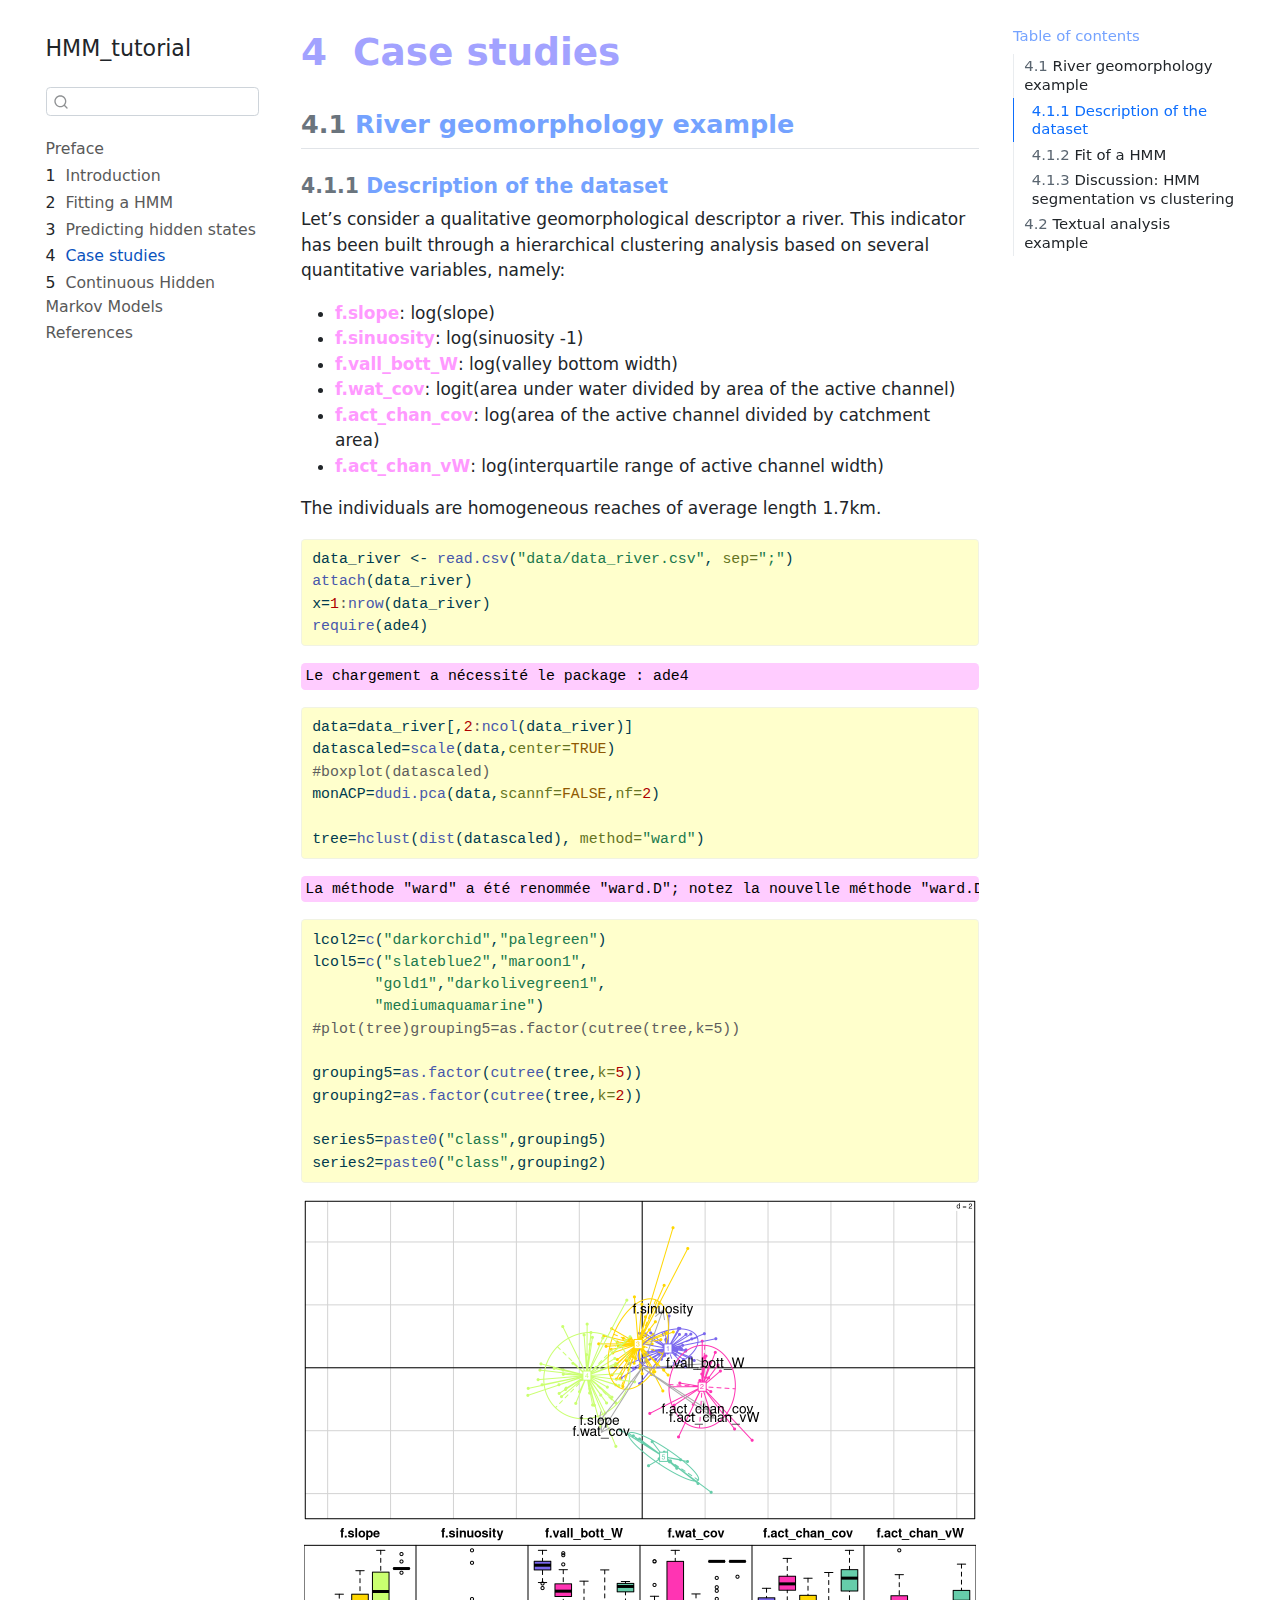
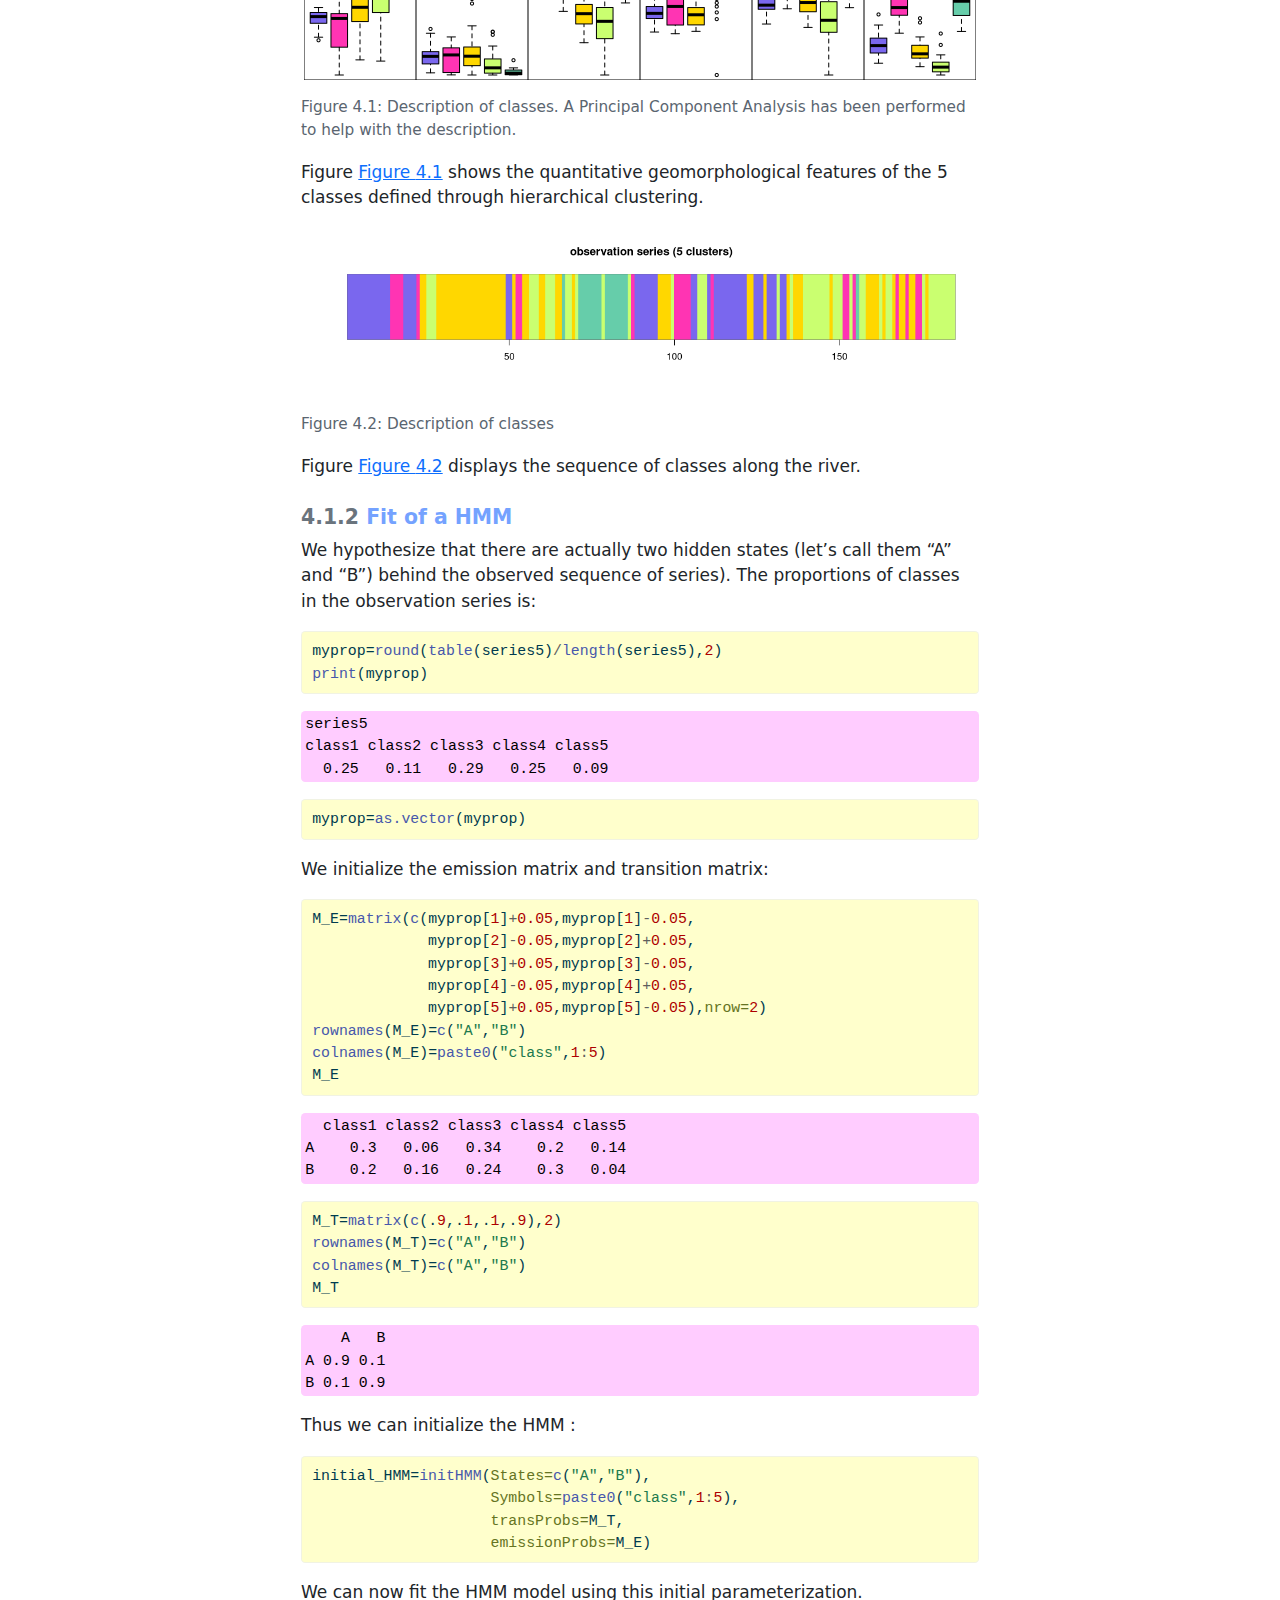
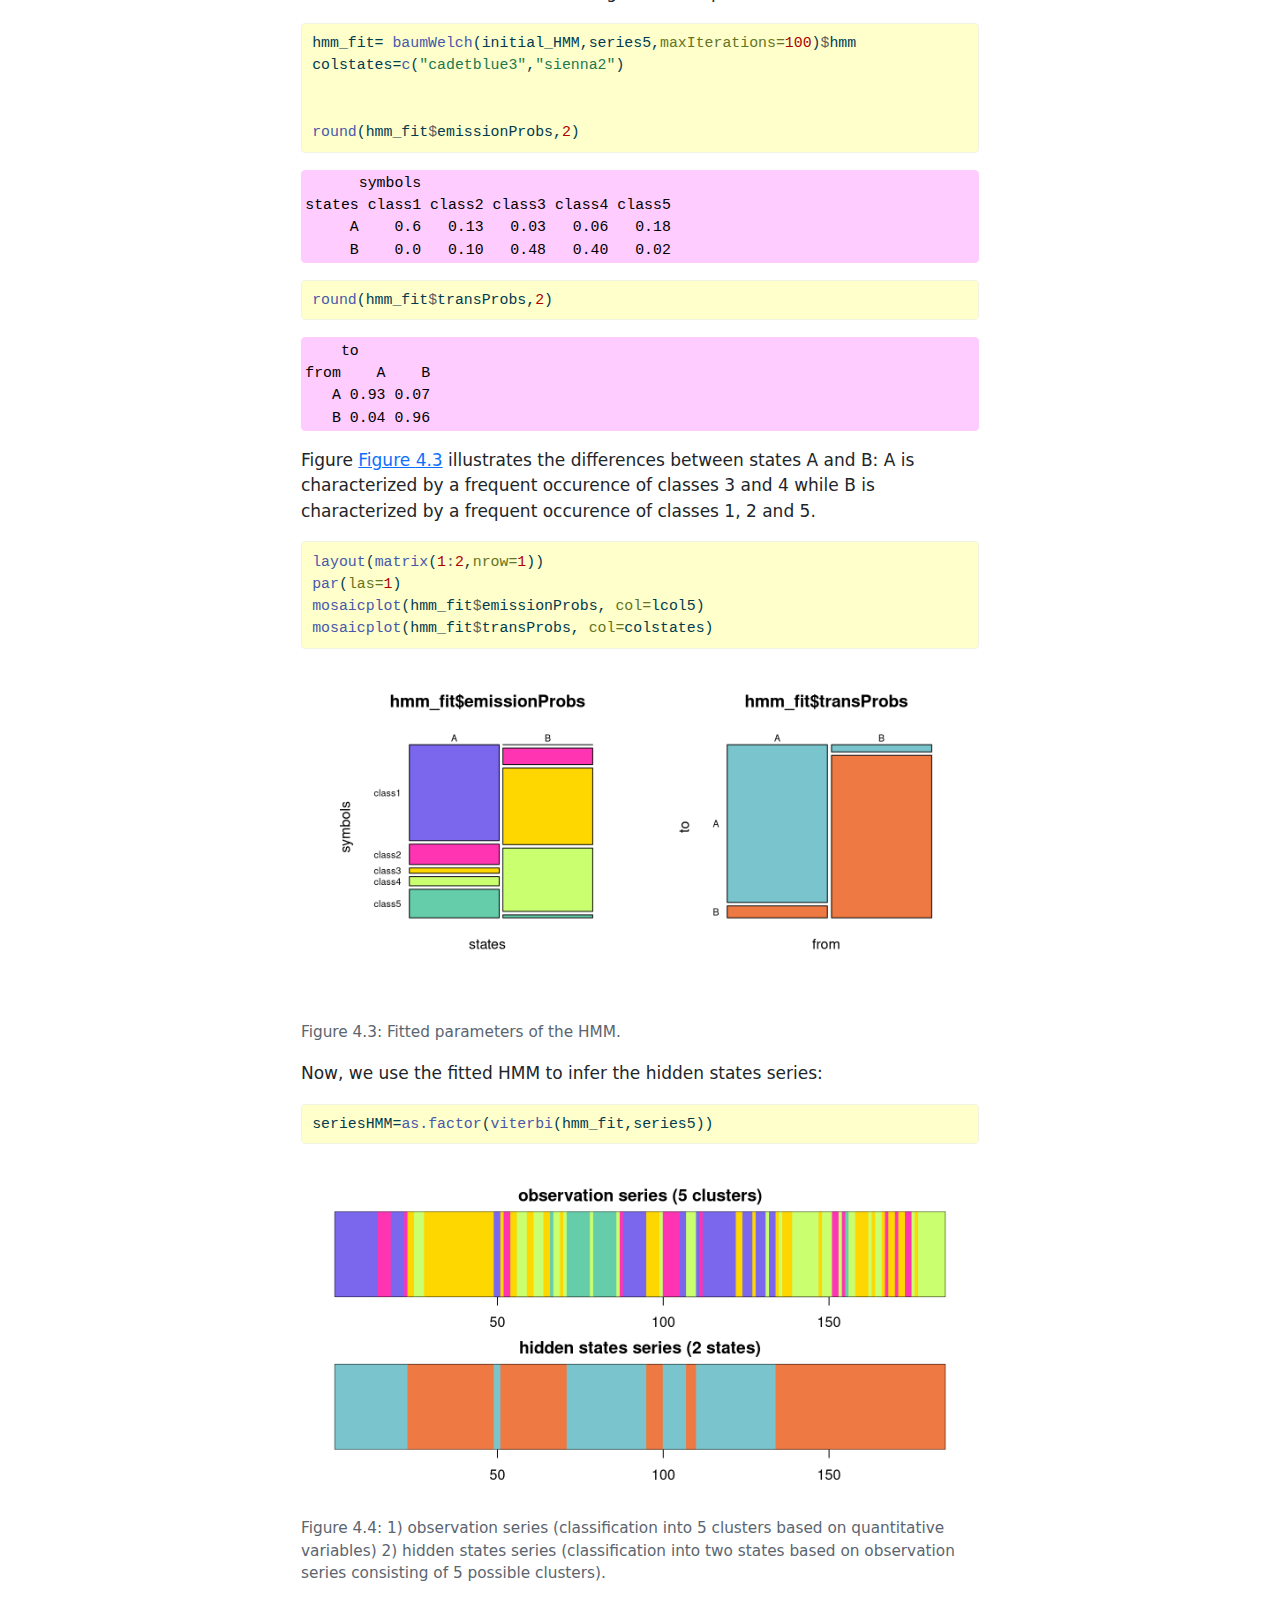
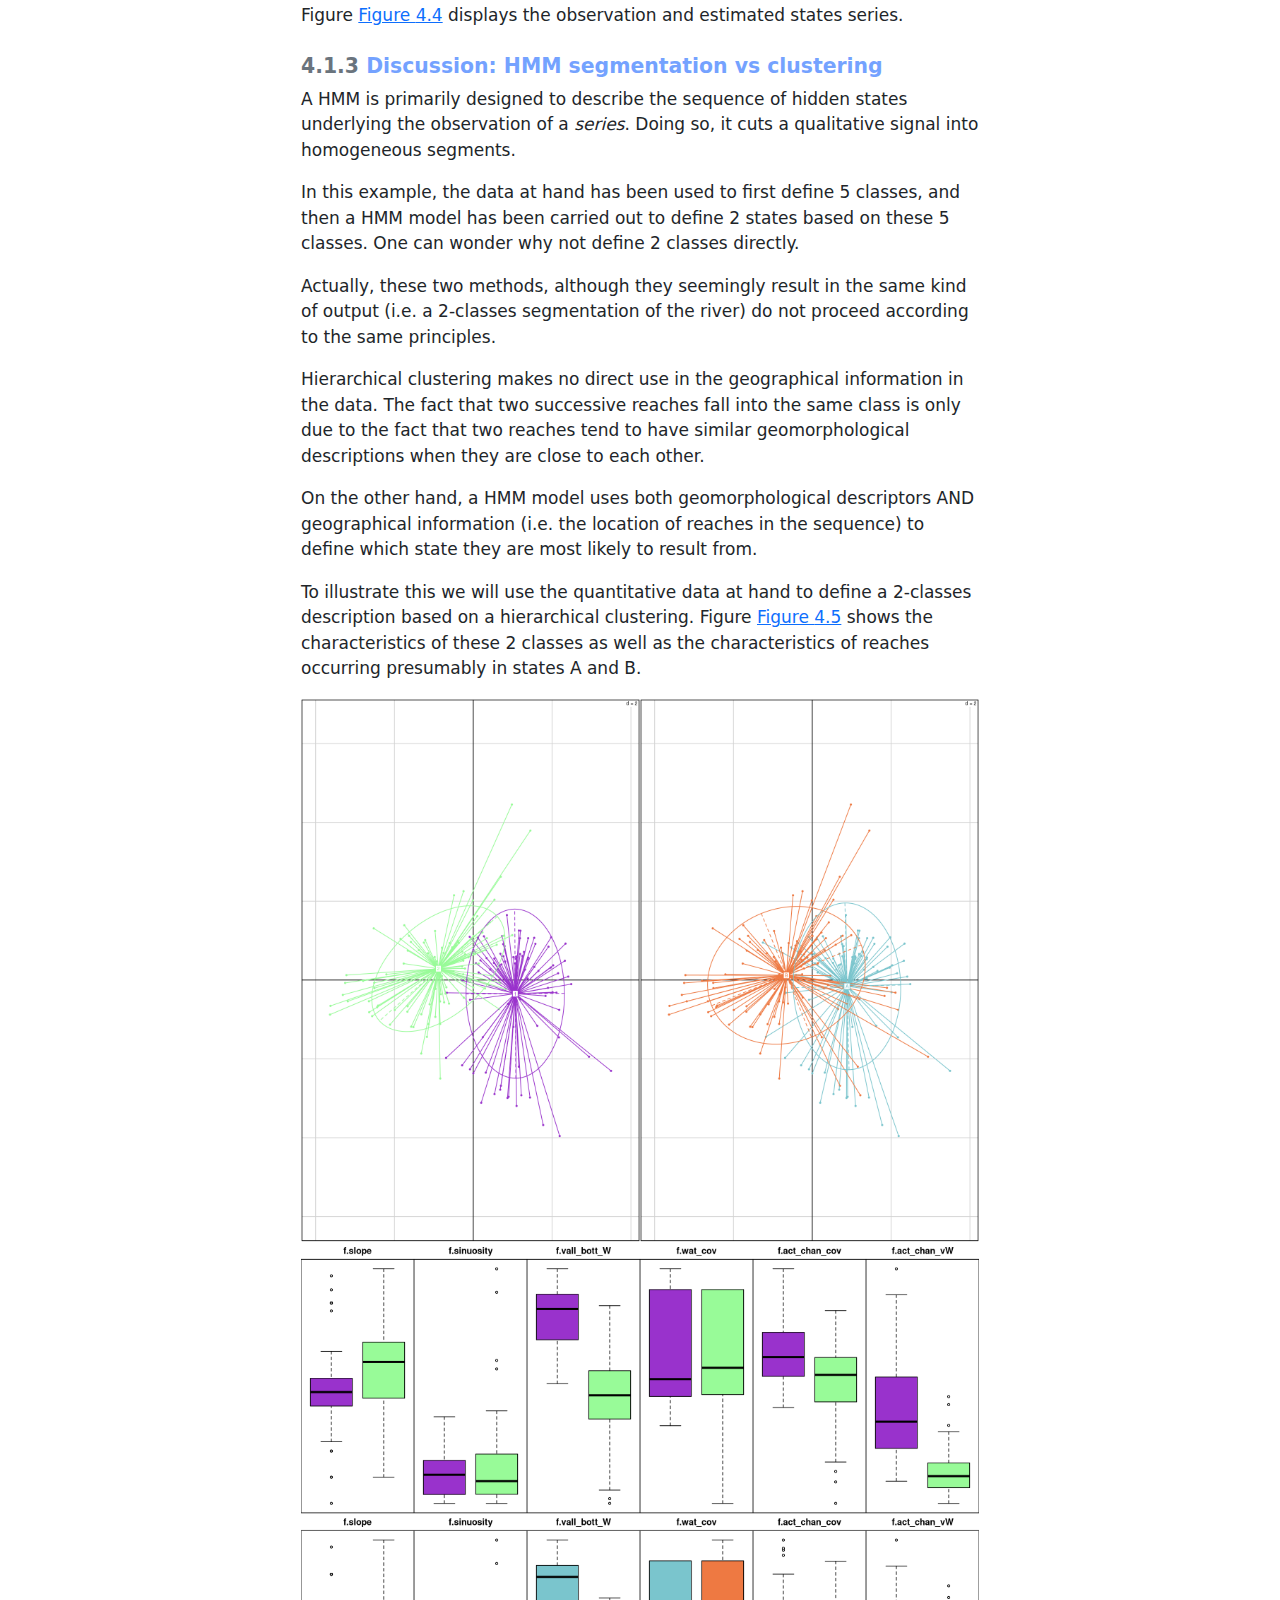
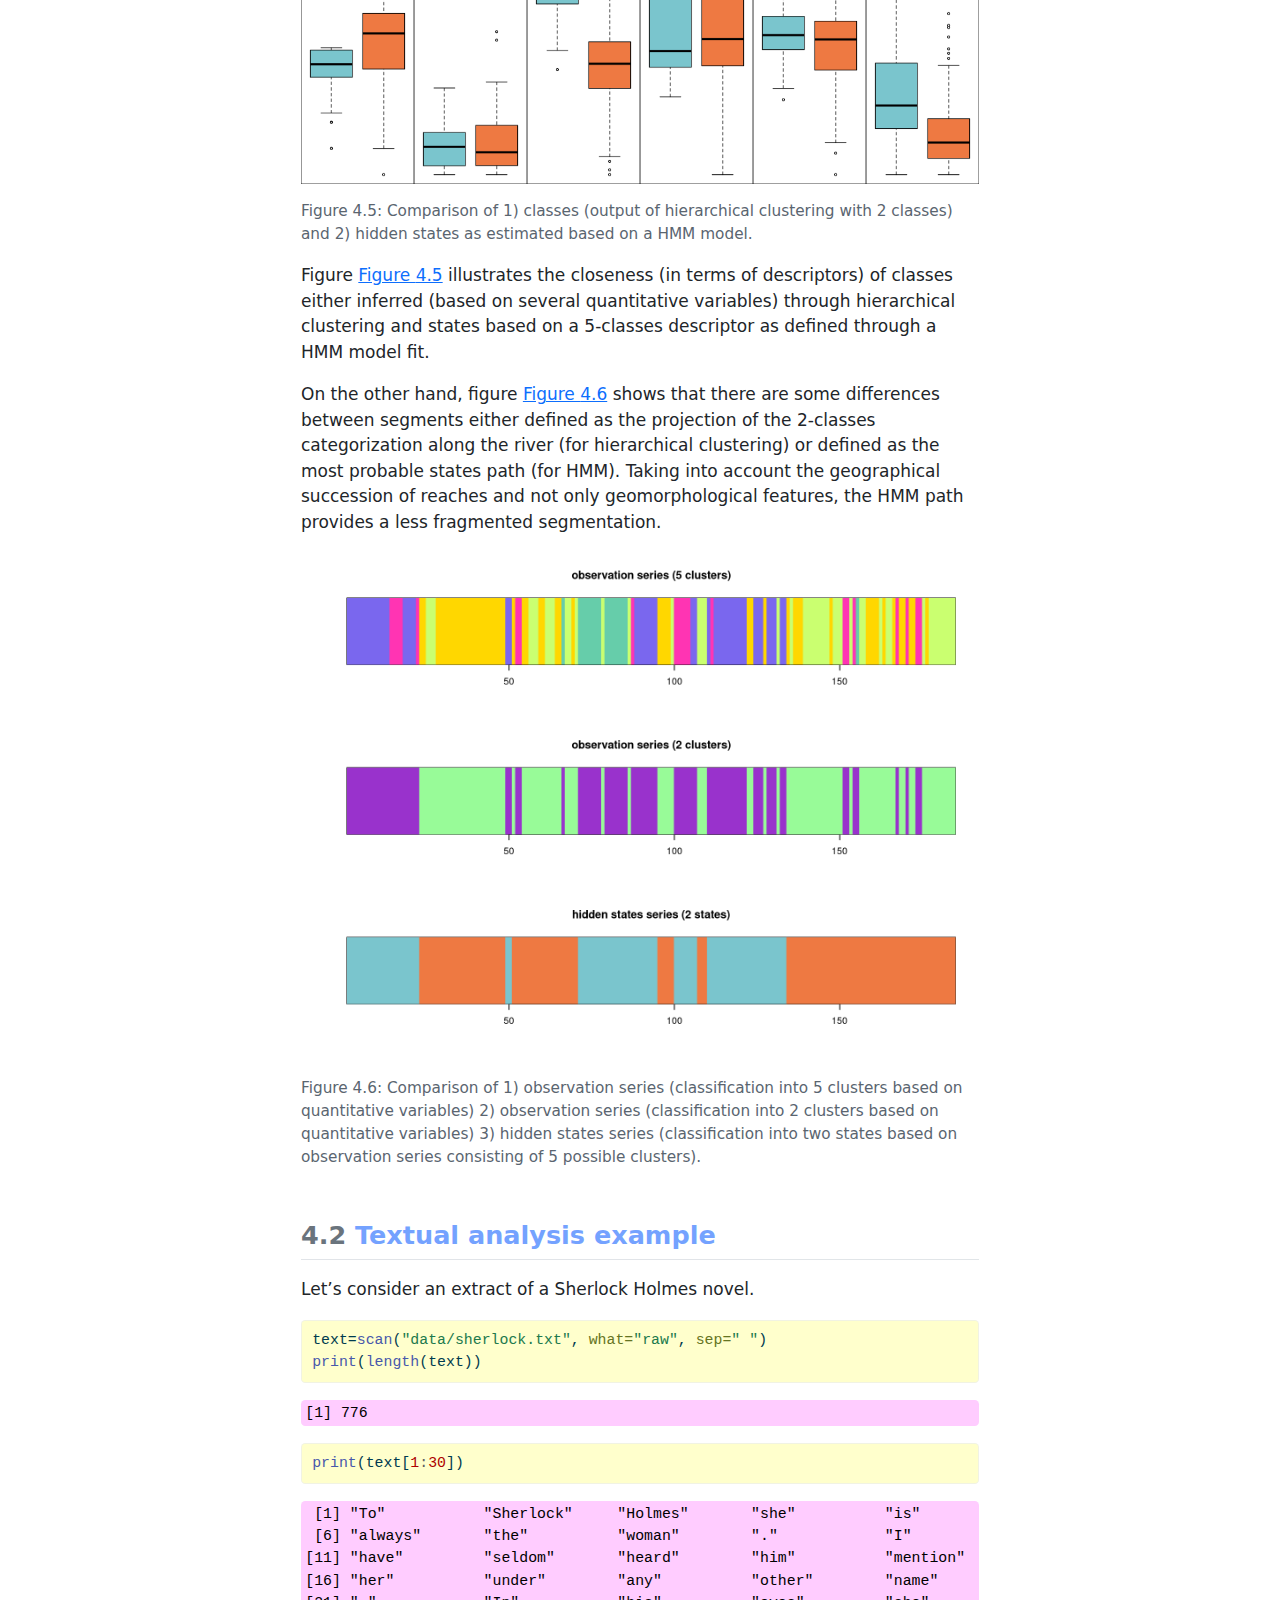
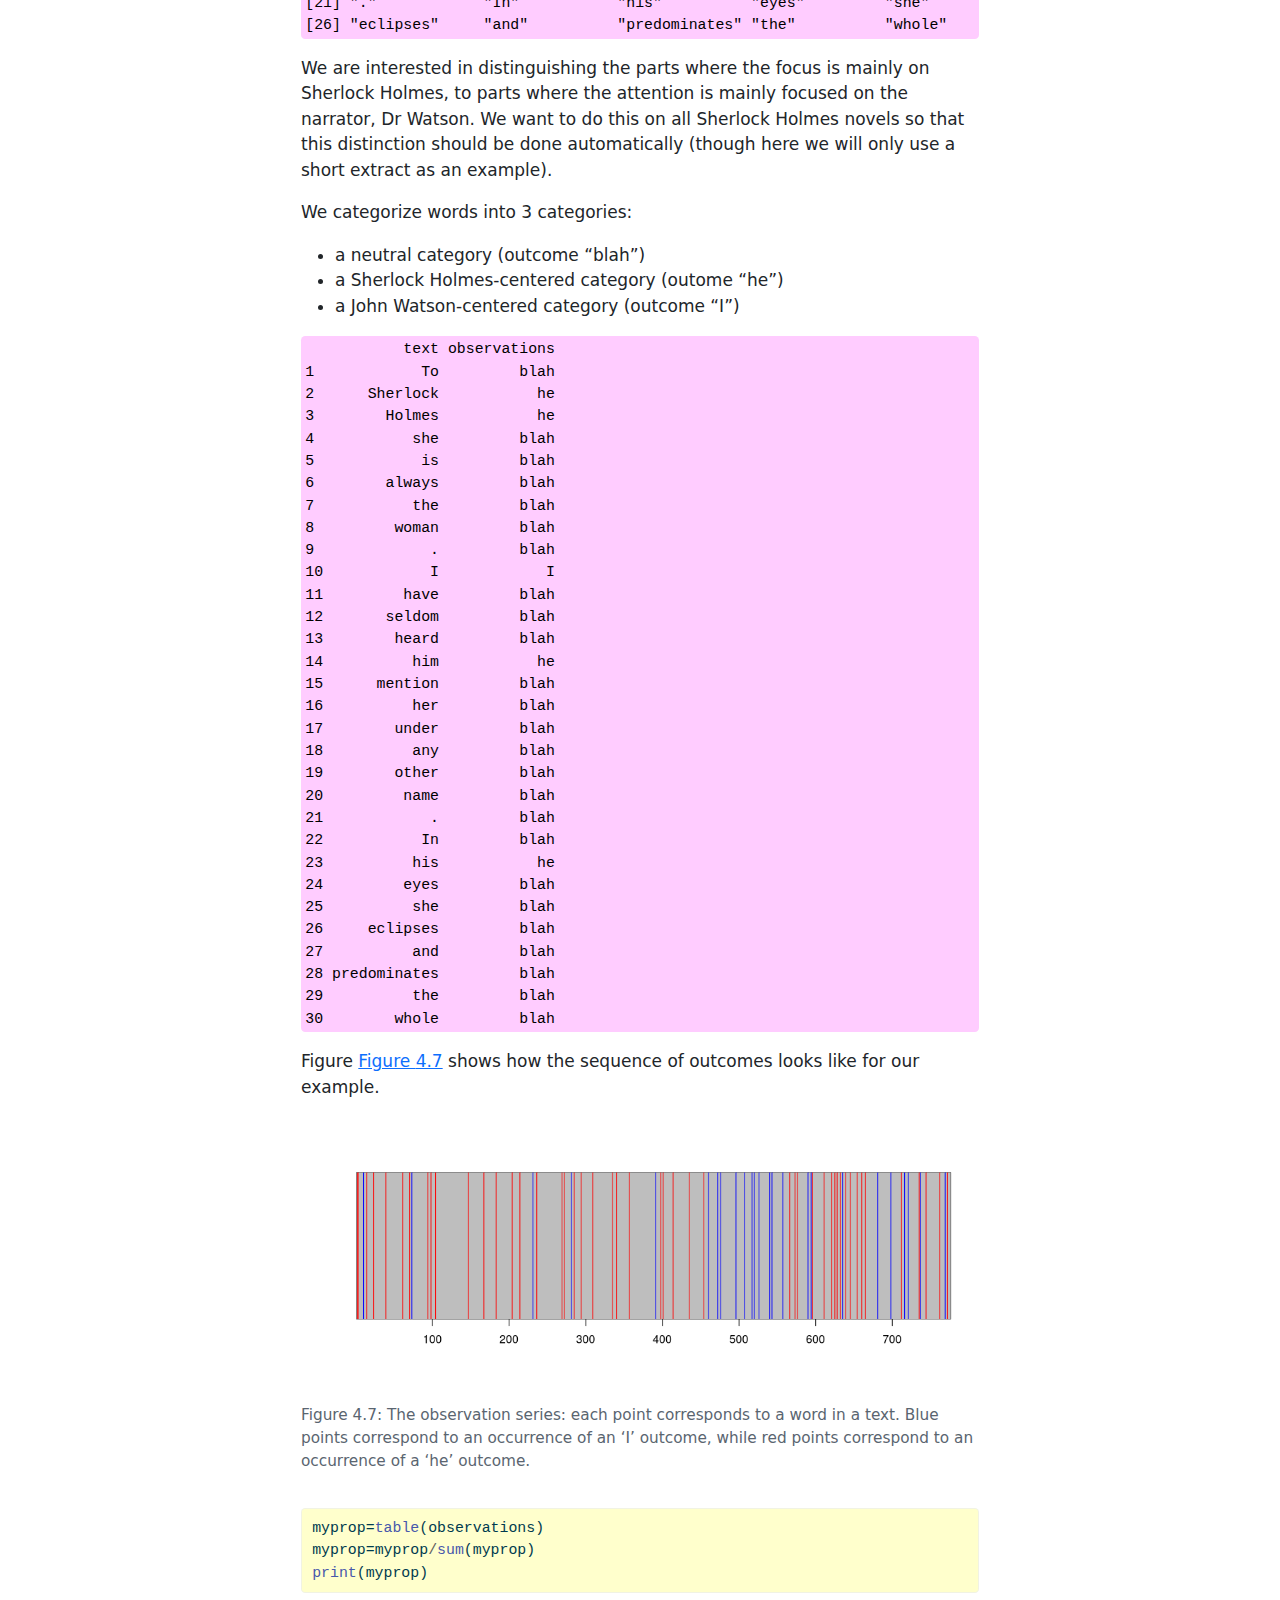
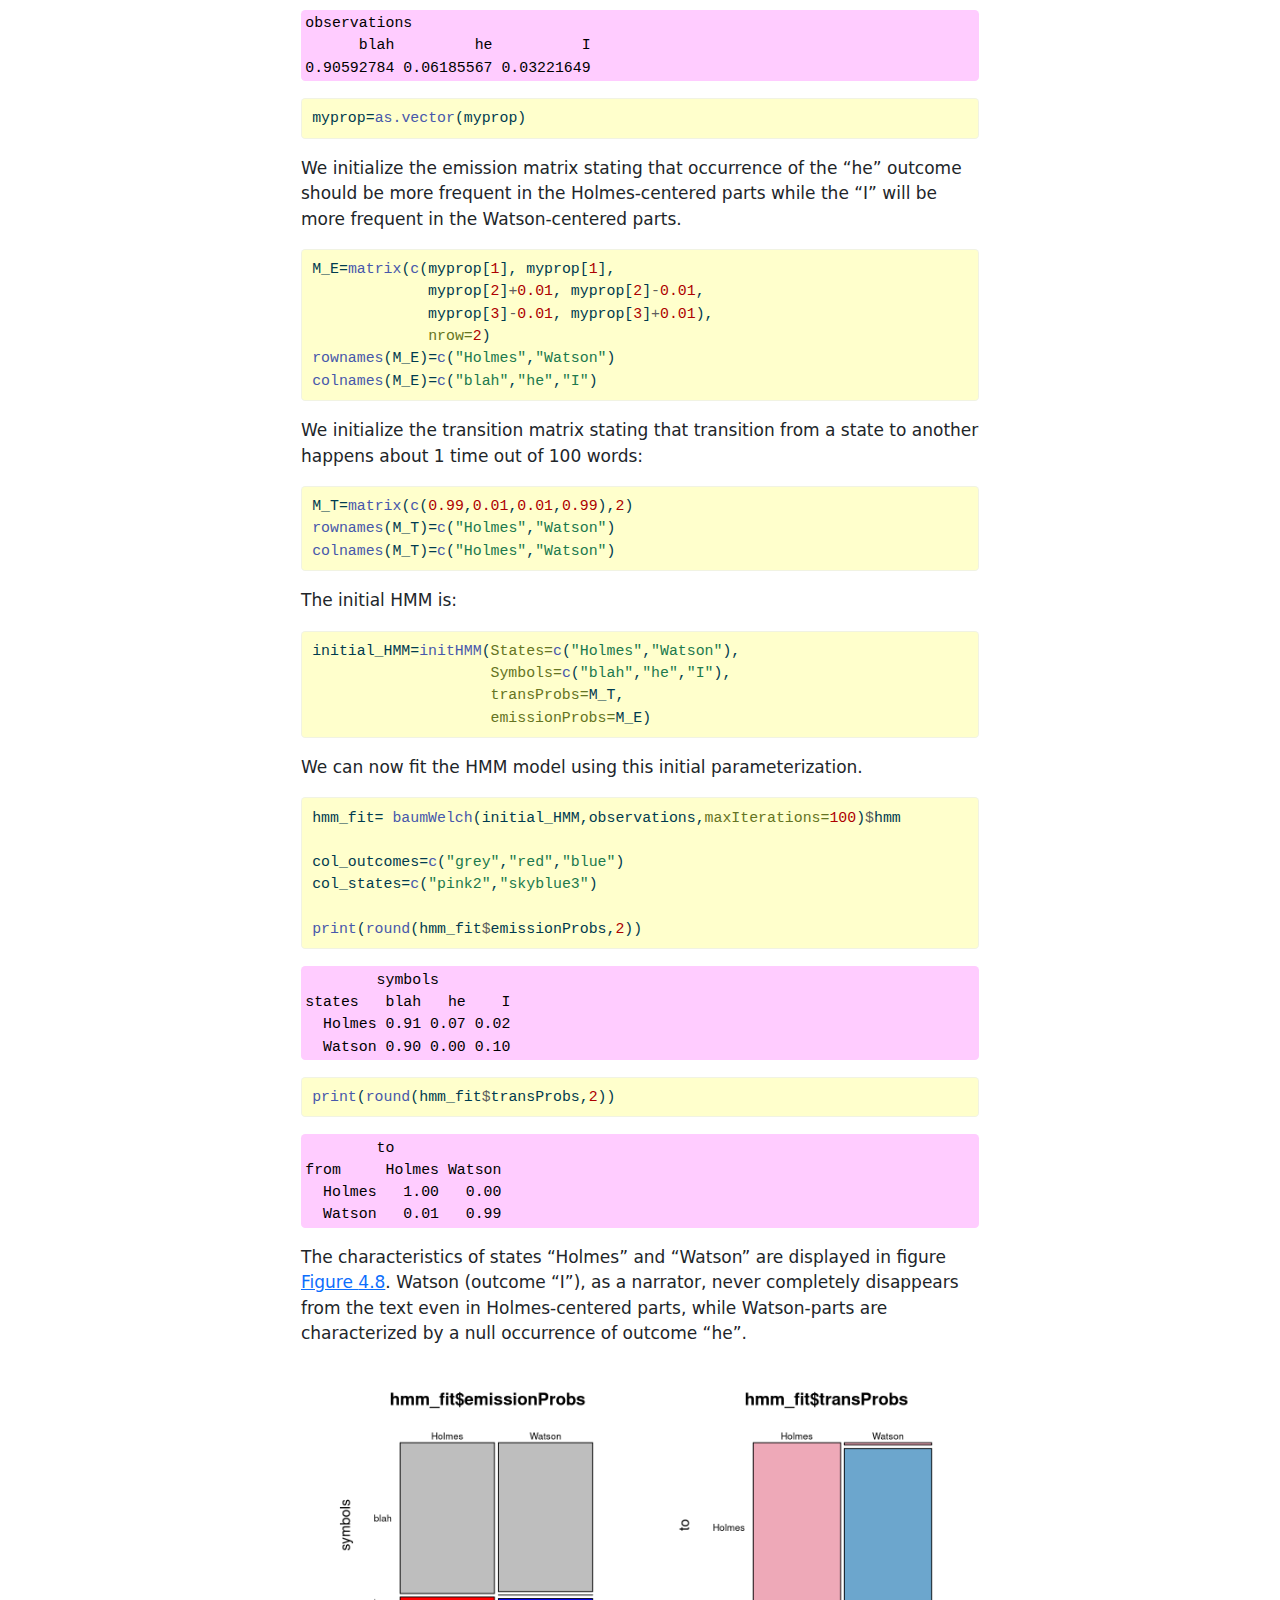
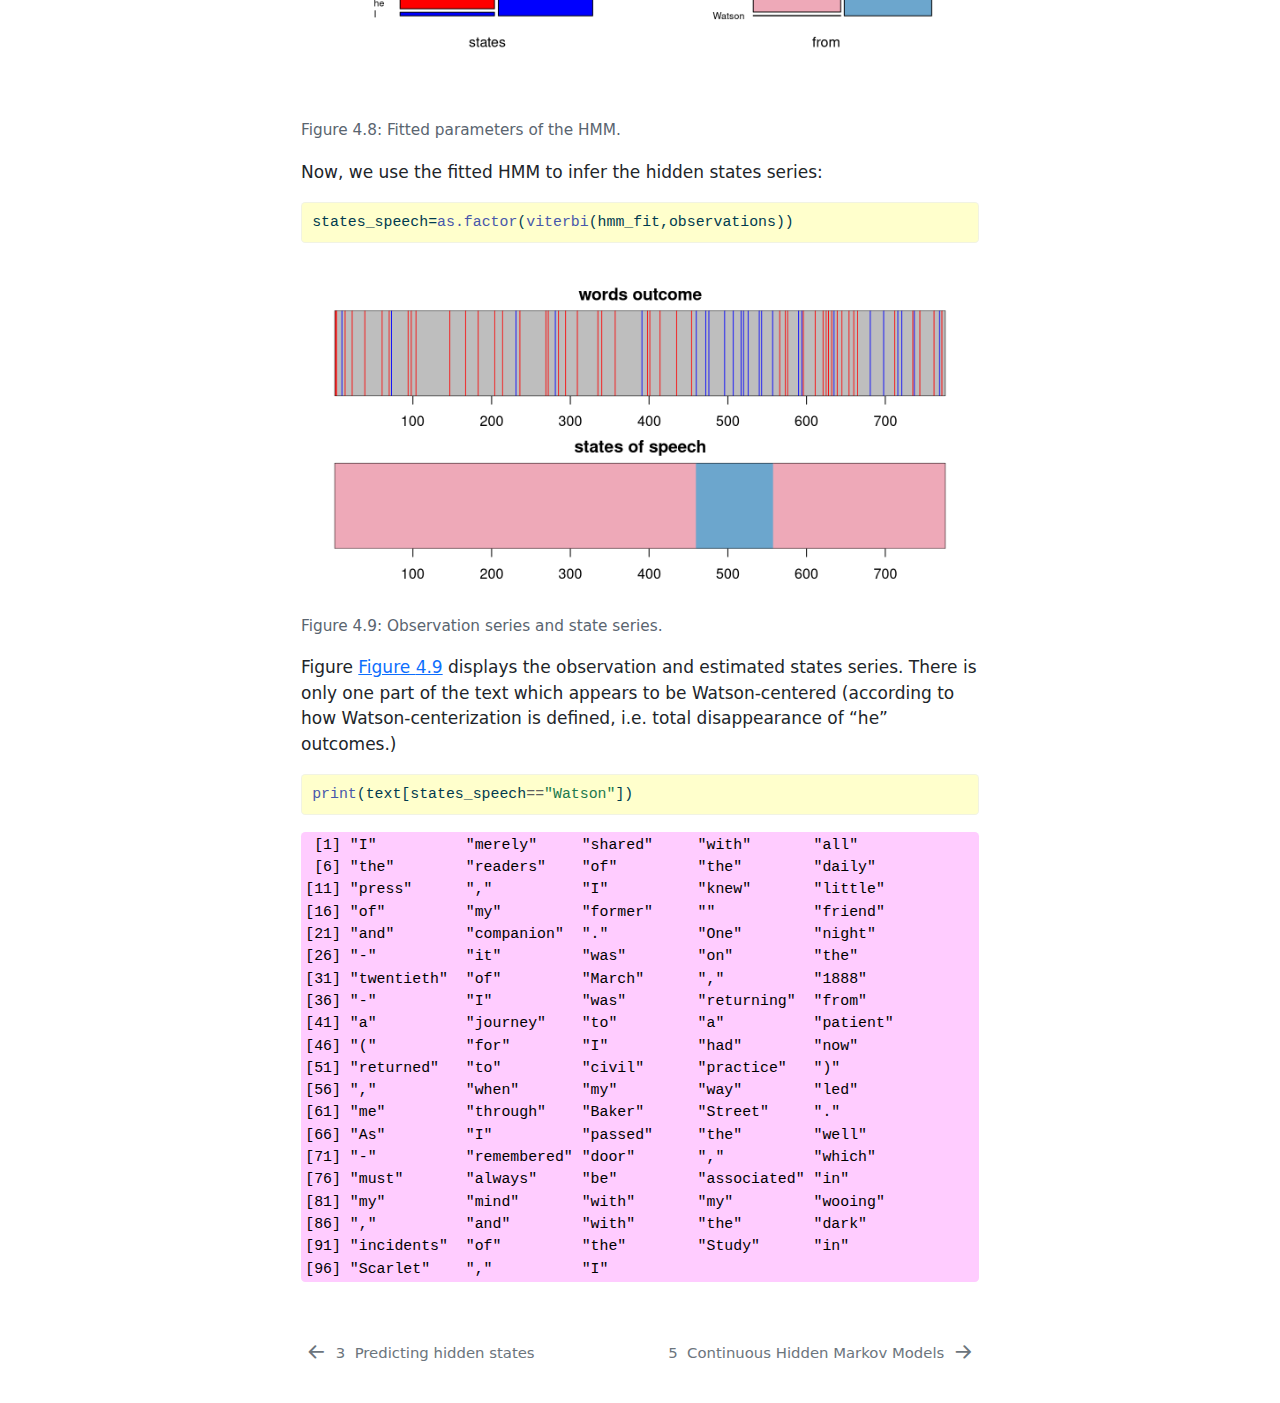
==== commit d5a96e94: "minor changes" ====
--- a/docs/case_studies.html
+++ b/docs/case_studies.html
@@ -64,7 +64,7 @@
 <script src="site_libs/quarto-search/fuse.min.js"></script>
 <script src="site_libs/quarto-search/quarto-search.js"></script>
 <meta name="quarto:offset" content="./">
-<link href="./references.html" rel="next">
+<link href="./continuous_HMMs.html" rel="next">
 <link href="./hidden_states.html" rel="prev">
 <script src="site_libs/quarto-html/quarto.js"></script>
 <script src="site_libs/quarto-html/popper.min.js"></script>
@@ -162,6 +162,12 @@
   <div class="sidebar-item-container"> 
   <a href="./case_studies.html" class="sidebar-item-text sidebar-link active">
  <span class="menu-text"><span class="chapter-number">4</span>&nbsp; <span class="chapter-title">Case studies</span></span></a>
+  </div>
+</li>
+        <li class="sidebar-item">
+  <div class="sidebar-item-container"> 
+  <a href="./continuous_HMMs.html" class="sidebar-item-text sidebar-link">
+ <span class="menu-text"><span class="chapter-number">5</span>&nbsp; <span class="chapter-title">Continuous Hidden Markov Models</span></span></a>
   </div>
 </li>
         <li class="sidebar-item">
@@ -830,8 +836,8 @@
       </a>          
   </div>
   <div class="nav-page nav-page-next">
-      <a href="./references.html" class="pagination-link">
-        <span class="nav-page-text">References</span> <i class="bi bi-arrow-right-short"></i>
+      <a href="./continuous_HMMs.html" class="pagination-link">
+        <span class="nav-page-text"><span class="chapter-number">5</span>&nbsp; <span class="chapter-title">Continuous Hidden Markov Models</span></span> <i class="bi bi-arrow-right-short"></i>
       </a>
   </div>
 </nav>
